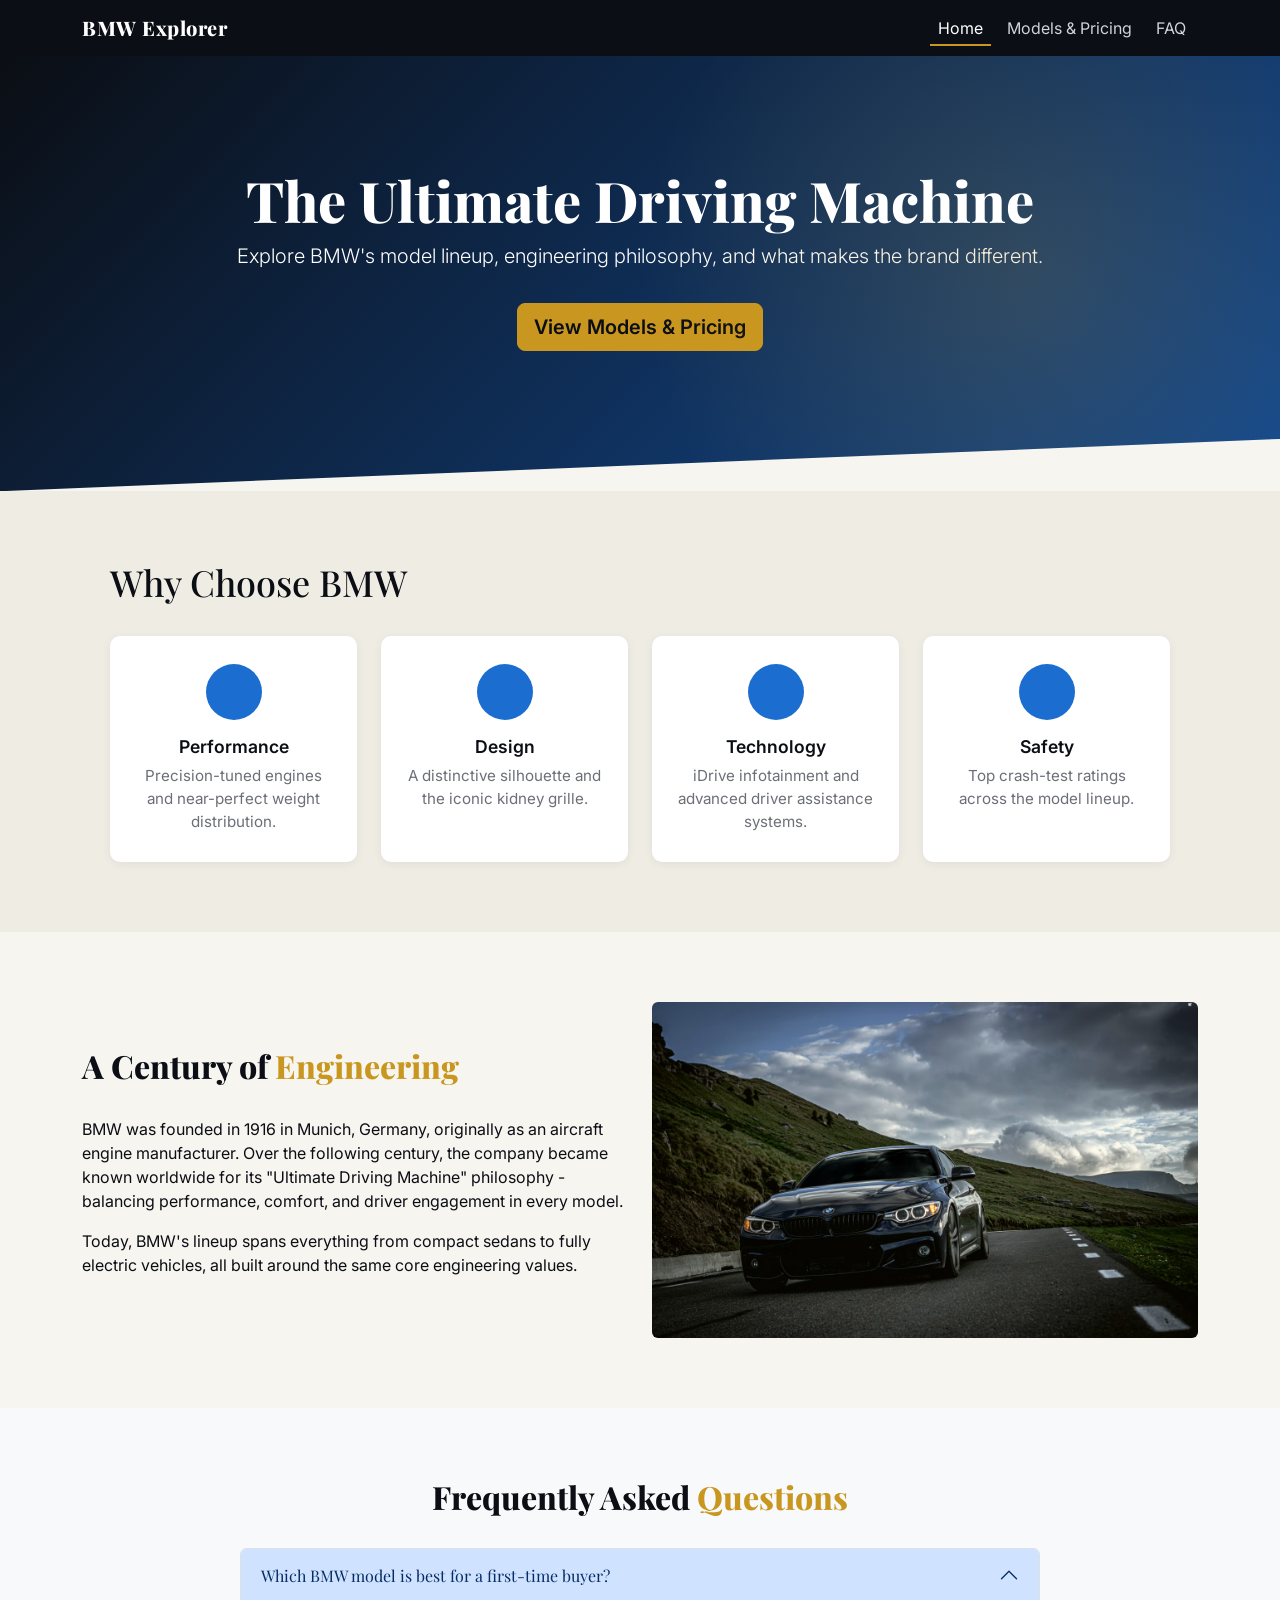
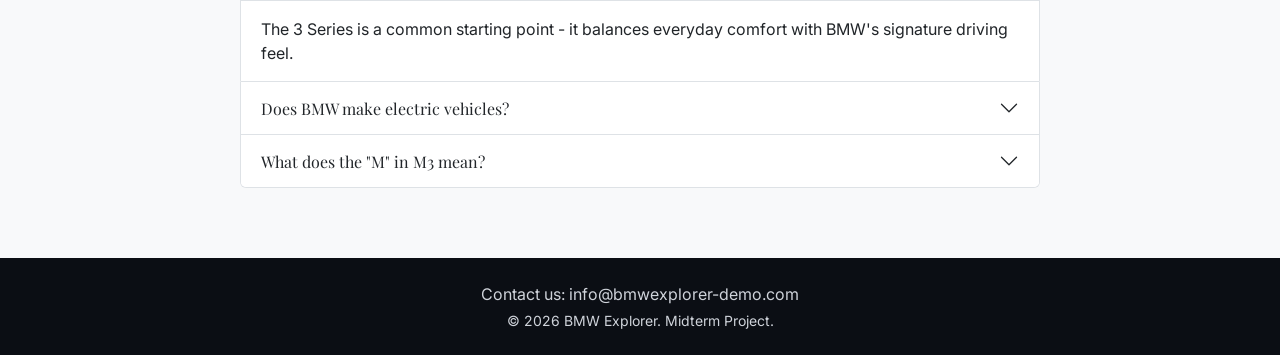
==== index.html @ 1098c3cb "Add files via upload" ====
<!DOCTYPE html>
<html lang="en">
<head>
  <meta charset="UTF-8">
  <meta name="viewport" content="width=device-width, initial-scale=1.0">
  <title>BMW Explorer</title>

  <link href="https://cdn.jsdelivr.net/npm/bootstrap@5.3.3/dist/css/bootstrap.min.css" rel="stylesheet">
  <link rel="stylesheet" href="css/style.css">
</head>
<body>

  <!-- ============ SHARED NAVBAR ============ -->
  <nav class="navbar navbar-expand-lg navbar-dark site-navbar">
    <div class="container">
      <a class="navbar-brand" href="index.html">BMW Explorer</a>
      <button class="navbar-toggler" type="button" data-bs-toggle="collapse" data-bs-target="#mainNav">
        <span class="navbar-toggler-icon"></span>
      </button>
      <div class="collapse navbar-collapse" id="mainNav">
        <ul class="navbar-nav ms-auto">
          <li class="nav-item"><a class="nav-link active" href="index.html">Home</a></li>
          <li class="nav-item"><a class="nav-link" href="models.html">Models &amp; Pricing</a></li>
          <li class="nav-item"><a class="nav-link" href="index.html#faq">FAQ</a></li>
        </ul>
      </div>
    </div>
  </nav>

  <div class="phone-only-banner d-block d-md-none">
    Tap the menu icon above to browse the site
  </div>

  <!-- ============ HERO ============ -->
  <header class="hero text-center" id="hero">
    <div class="container">
      <h1 class="display-4">The Ultimate Driving Machine</h1>
      <p class="lead">Explore BMW's model lineup, engineering philosophy, and what makes the brand different.</p>
      <a href="models.html" class="btn btn-gold btn-lg mt-3">View Models &amp; Pricing</a>
    </div>
  </header>

  <!-- ============ FEATURES (hand-coded CSS Grid + media queries) ============ -->
  <section class="features-section" id="features">
    <h2 class="features-heading">Why Choose <span class="accent">BMW</span></h2>
    <div class="features-grid">
      <div class="feature-card">
        <div class="feature-icon"></div>
        <h3>Performance</h3>
        <p>Precision-tuned engines and near-perfect weight distribution.</p>
      </div>
      <div class="feature-card">
        <div class="feature-icon"></div>
        <h3>Design</h3>
        <p>A distinctive silhouette and the iconic kidney grille.</p>
      </div>
      <div class="feature-card">
        <div class="feature-icon"></div>
        <h3>Technology</h3>
        <p>iDrive infotainment and advanced driver assistance systems.</p>
      </div>
      <div class="feature-card">
        <div class="feature-icon"></div>
        <h3>Safety</h3>
        <p>Top crash-test ratings across the model lineup.</p>
      </div>
    </div>
  </section>

  <!-- ============ ABOUT (Bootstrap 2-column) ============ -->
  <section id="about">
    <div class="container">
      <div class="row align-items-center g-4">
        <div class="col-12 col-md-6">
          <h2 class="section-title">A Century of <span class="accent">Engineering</span></h2>
          <p>
            BMW was founded in 1916 in Munich, Germany, originally as an aircraft
            engine manufacturer. Over the following century, the company became
            known worldwide for its "Ultimate Driving Machine" philosophy -
            balancing performance, comfort, and driver engagement in every model.
          </p>
          <p>
            Today, BMW's lineup spans everything from compact sedans to fully
            electric vehicles, all built around the same core engineering values.
          </p>
        </div>
        <div class="col-12 col-md-6">
          <img src="images/bmw-about.jpg" class="img-fluid rounded" alt="Abstract illustration of a road at night with BMW blue and gold light trails">
        </div>
      </div>
    </div>
  </section>

  <!-- ============ FAQ ACCORDION ============ -->
  <section class="bg-light" id="faq">
    <div class="container">
      <h2 class="section-title text-center">Frequently Asked <span class="accent">Questions</span></h2>
      <div class="accordion" id="faqAccordion" style="max-width:800px; margin:0 auto;">

        <div class="accordion-item">
          <h2 class="accordion-header">
            <button class="accordion-button" type="button" data-bs-toggle="collapse" data-bs-target="#faq1">
              Which BMW model is best for a first-time buyer?
            </button>
          </h2>
          <div id="faq1" class="accordion-collapse collapse show" data-bs-parent="#faqAccordion">
            <div class="accordion-body">
              The 3 Series is a common starting point - it balances everyday comfort with BMW's signature driving feel.
            </div>
          </div>
        </div>

        <div class="accordion-item">
          <h2 class="accordion-header">
            <button class="accordion-button collapsed" type="button" data-bs-toggle="collapse" data-bs-target="#faq2">
              Does BMW make electric vehicles?
            </button>
          </h2>
          <div id="faq2" class="accordion-collapse collapse" data-bs-parent="#faqAccordion">
            <div class="accordion-body">
              Yes - the i4 and iX are part of BMW's fully electric lineup, alongside plug-in hybrid versions of other models.
            </div>
          </div>
        </div>

        <div class="accordion-item">
          <h2 class="accordion-header">
            <button class="accordion-button collapsed" type="button" data-bs-toggle="collapse" data-bs-target="#faq3">
              What does the "M" in M3 mean?
            </button>
          </h2>
          <div id="faq3" class="accordion-collapse collapse" data-bs-parent="#faqAccordion">
            <div class="accordion-body">
              "M" stands for BMW's in-house performance division, which builds higher-performance versions of regular models.
            </div>
          </div>
        </div>

      </div>
    </div>
  </section>

  <!-- ============ FOOTER ============ -->
  <footer class="site-footer text-center py-4">
    <div class="container">
      <p class="mb-1">Contact us: info@bmwexplorer-demo.com</p>
      <p class="mb-0 small">&copy; 2026 BMW Explorer. Midterm Project.</p>
    </div>
  </footer>

  <script src="https://cdn.jsdelivr.net/npm/bootstrap@5.3.3/dist/js/bootstrap.bundle.min.js"></script>
</body>
</html>
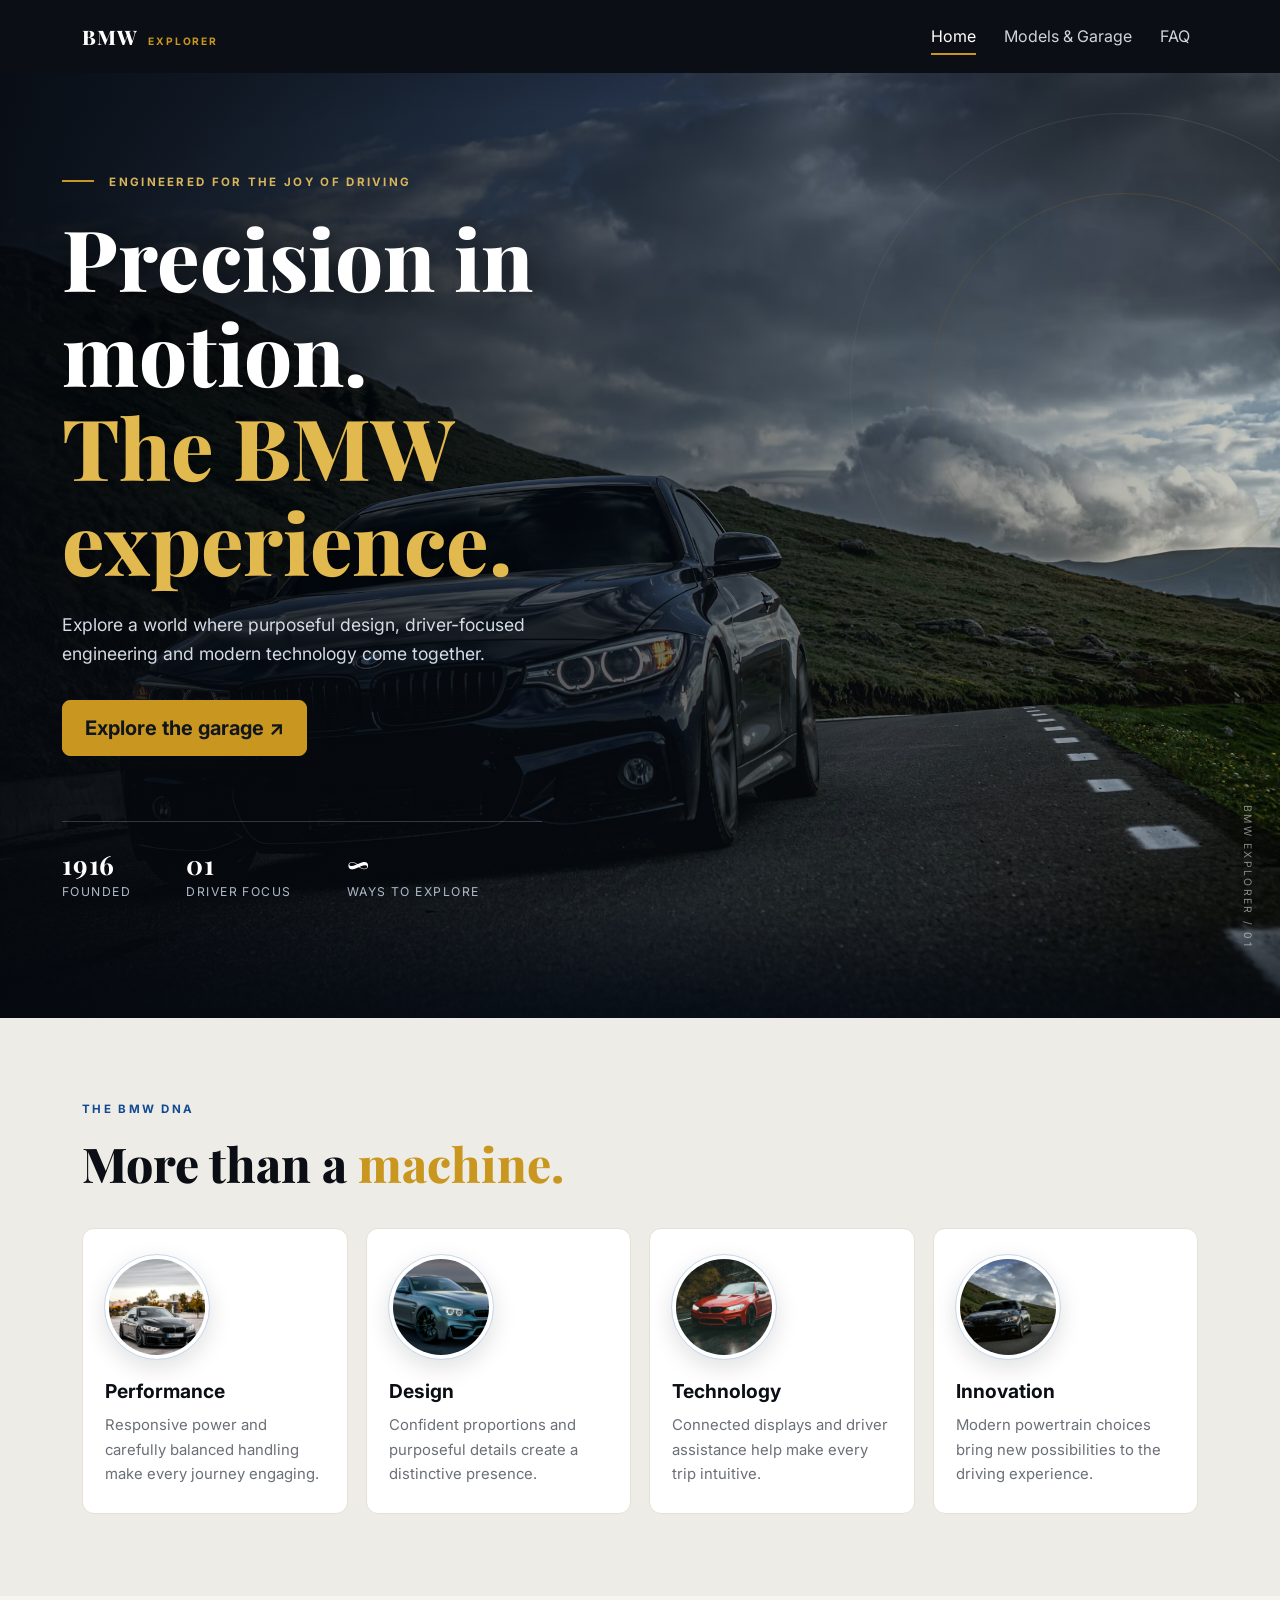
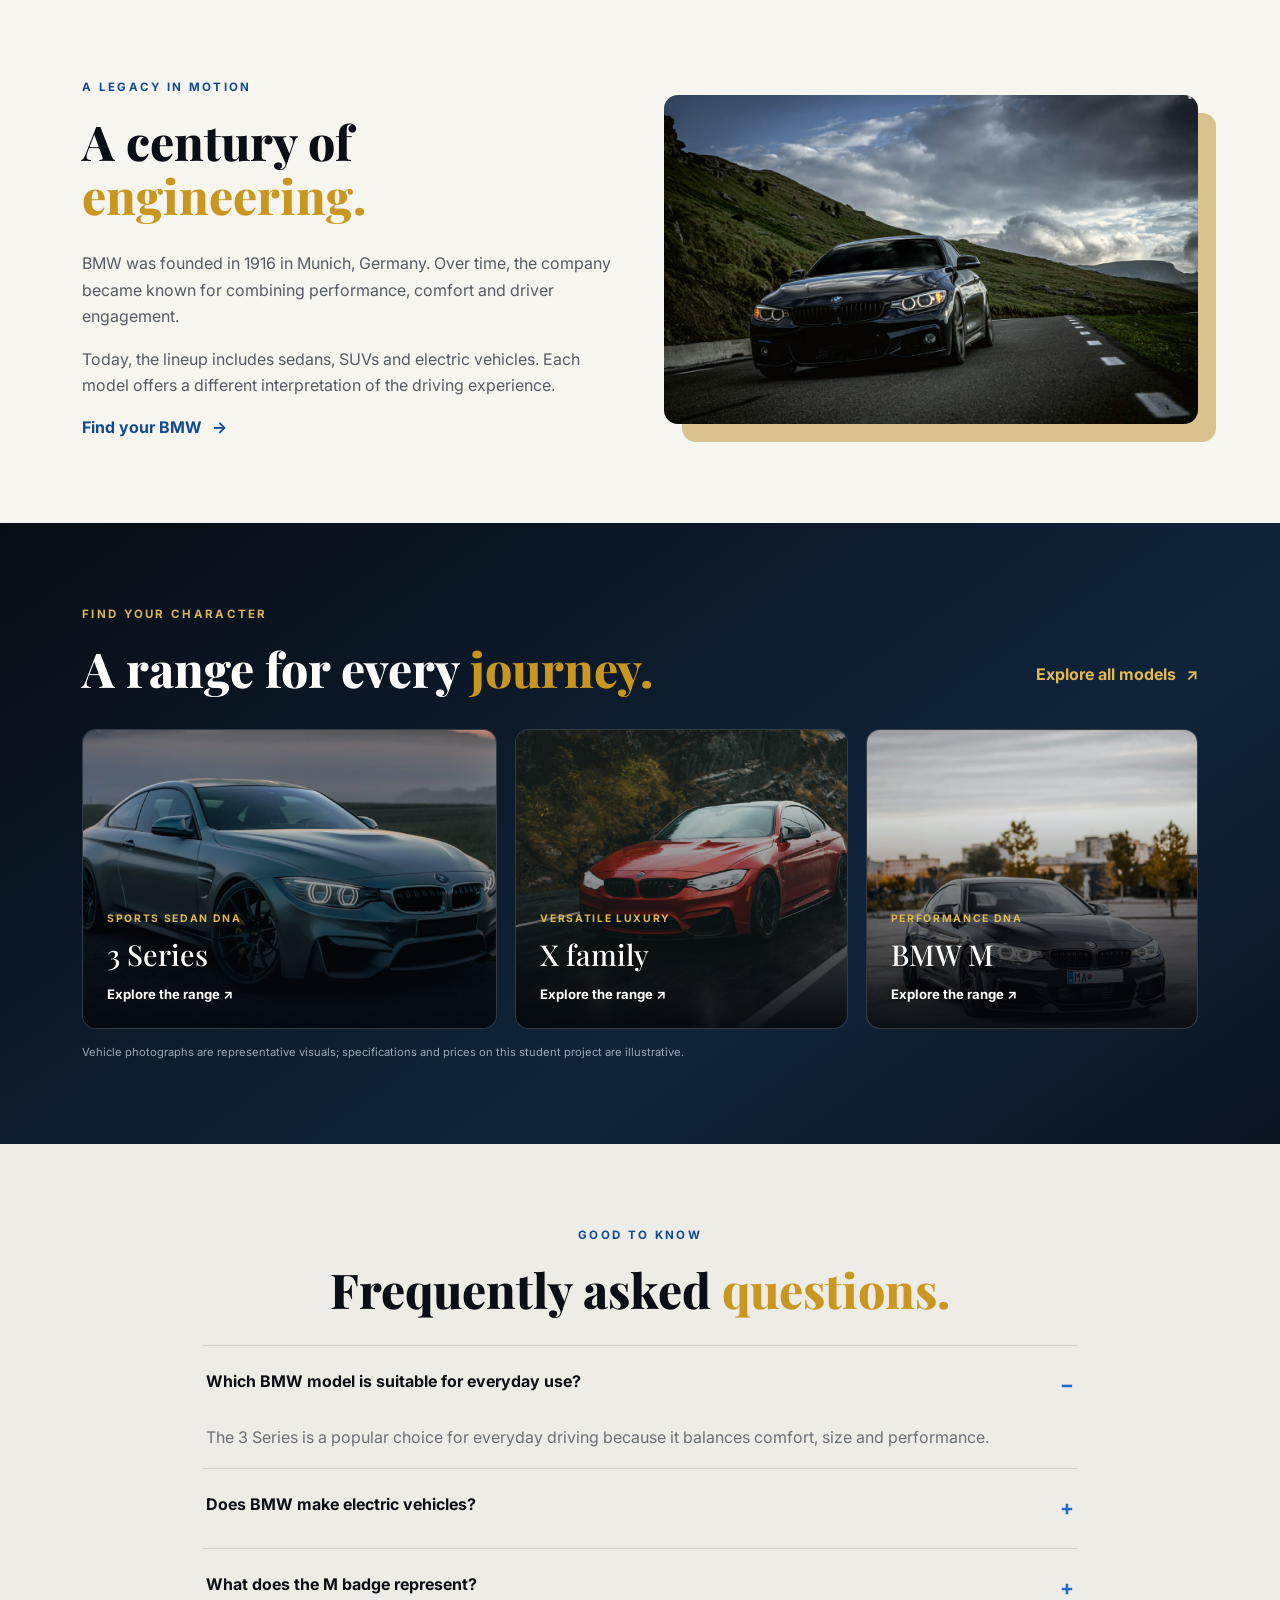
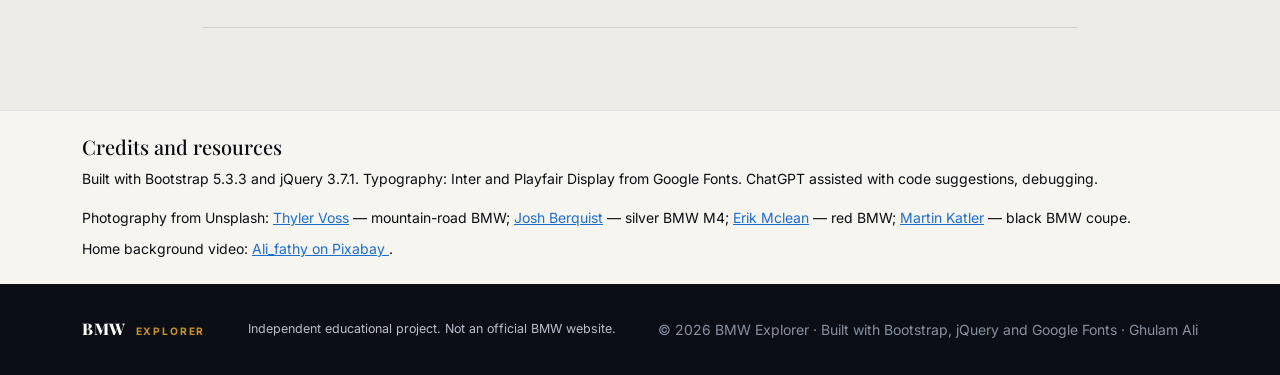
==== commit 03ba16c0: "Add files via upload Add model search, comparison, configurator, form validation and credits." ====
--- a/index.html
+++ b/index.html
@@ -3,151 +3,164 @@
 <head>
   <meta charset="UTF-8">
   <meta name="viewport" content="width=device-width, initial-scale=1.0">
-  <title>BMW Explorer</title>
-
+  <meta name="description" content="Explore BMW models, compare specifications and build your preferred configuration.">
+  <title>BMW Explorer | The Driving Experience</title>
   <link href="https://cdn.jsdelivr.net/npm/bootstrap@5.3.3/dist/css/bootstrap.min.css" rel="stylesheet">
   <link rel="stylesheet" href="css/style.css">
 </head>
 <body>
-
-  <!-- ============ SHARED NAVBAR ============ -->
   <nav class="navbar navbar-expand-lg navbar-dark site-navbar">
     <div class="container">
-      <a class="navbar-brand" href="index.html">BMW Explorer</a>
-      <button class="navbar-toggler" type="button" data-bs-toggle="collapse" data-bs-target="#mainNav">
+      <a class="navbar-brand" href="index.html">BMW <span>EXPLORER</span></a>
+      <button class="navbar-toggler" type="button" data-bs-toggle="collapse" data-bs-target="#mainNav" aria-label="Toggle navigation" aria-controls="mainNav" aria-expanded="false">
         <span class="navbar-toggler-icon"></span>
       </button>
       <div class="collapse navbar-collapse" id="mainNav">
         <ul class="navbar-nav ms-auto">
-          <li class="nav-item"><a class="nav-link active" href="index.html">Home</a></li>
-          <li class="nav-item"><a class="nav-link" href="models.html">Models &amp; Pricing</a></li>
-          <li class="nav-item"><a class="nav-link" href="index.html#faq">FAQ</a></li>
+          <li class="nav-item"><a class="nav-link active" aria-current="page" href="index.html">Home</a></li>
+          <li class="nav-item"><a class="nav-link" href="models.html">Models &amp; Garage</a></li>
+          <li class="nav-item"><a class="nav-link" href="#faq">FAQ</a></li>
         </ul>
       </div>
     </div>
   </nav>
 
-  <div class="phone-only-banner d-block d-md-none">
-    Tap the menu icon above to browse the site
-  </div>
+  <header class="hero home-hero" id="hero" aria-label="BMW Explorer introduction">
+    <video class="hero-video"
+       autoplay
+       muted
+       loop
+       playsinline
+       poster="images/bmw-about.jpg"
+       aria-hidden="true">
 
-  <!-- ============ HERO ============ -->
-  <header class="hero text-center" id="hero">
-    <div class="container">
-      <h1 class="display-4">The Ultimate Driving Machine</h1>
-      <p class="lead">Explore BMW's model lineup, engineering philosophy, and what makes the brand different.</p>
-      <a href="models.html" class="btn btn-gold btn-lg mt-3">View Models &amp; Pricing</a>
+    <source src="videos/bmw-driving.mp4" type="video/mp4">
+
+</video>
+    <div class="hero-orbit orbit-one"></div><div class="hero-orbit orbit-two"></div>
+    <div class="container hero-content">
+      <p class="eyebrow"><span class="eyebrow-line"></span> ENGINEERED FOR THE JOY OF DRIVING</p>
+      <h1>Precision in motion.<br><span>The BMW experience.</span></h1>
+      <p class="hero-copy">Explore a world where purposeful design, driver-focused engineering and modern technology come together.</p>
+      <a href="models.html" class="btn btn-gold btn-lg mt-3">Explore the garage <span aria-hidden="true">↗</span></a>
+      <div class="hero-stats">
+        <div><strong>1916</strong><span>Founded</span></div>
+        <div><strong>01</strong><span>Driver focus</span></div>
+        <div><strong>∞</strong><span>Ways to explore</span></div>
+      </div>
     </div>
+    <div class="hero-side-label">BMW EXPLORER / 01</div>
   </header>
 
-  <!-- ============ FEATURES (hand-coded CSS Grid + media queries) ============ -->
-  <section class="features-section" id="features">
-    <h2 class="features-heading">Why Choose <span class="accent">BMW</span></h2>
-    <div class="features-grid">
-      <div class="feature-card">
-        <div class="feature-icon"></div>
-        <h3>Performance</h3>
-        <p>Precision-tuned engines and near-perfect weight distribution.</p>
-      </div>
-      <div class="feature-card">
-        <div class="feature-icon"></div>
-        <h3>Design</h3>
-        <p>A distinctive silhouette and the iconic kidney grille.</p>
-      </div>
-      <div class="feature-card">
-        <div class="feature-icon"></div>
-        <h3>Technology</h3>
-        <p>iDrive infotainment and advanced driver assistance systems.</p>
-      </div>
-      <div class="feature-card">
-        <div class="feature-icon"></div>
-        <h3>Safety</h3>
-        <p>Top crash-test ratings across the model lineup.</p>
-      </div>
-    </div>
-  </section>
-
-  <!-- ============ ABOUT (Bootstrap 2-column) ============ -->
-  <section id="about">
-    <div class="container">
-      <div class="row align-items-center g-4">
-        <div class="col-12 col-md-6">
-          <h2 class="section-title">A Century of <span class="accent">Engineering</span></h2>
-          <p>
-            BMW was founded in 1916 in Munich, Germany, originally as an aircraft
-            engine manufacturer. Over the following century, the company became
-            known worldwide for its "Ultimate Driving Machine" philosophy -
-            balancing performance, comfort, and driver engagement in every model.
-          </p>
-          <p>
-            Today, BMW's lineup spans everything from compact sedans to fully
-            electric vehicles, all built around the same core engineering values.
-          </p>
-        </div>
-        <div class="col-12 col-md-6">
-          <img src="images/bmw-about.jpg" class="img-fluid rounded" alt="Abstract illustration of a road at night with BMW blue and gold light trails">
+  <main>
+    <section class="features-section" id="experience">
+      <div class="container">
+        <p class="eyebrow dark-eyebrow">THE BMW DNA</p>
+        <h2 class="section-title">More than a <span class="accent">machine.</span></h2>
+        <div class="features-grid">
+          <article class="feature-card"><img class="feature-icon feature-photo" src="images/model-m3.jpg" alt="Close view of a BMW performance car front and side"><h3>Performance</h3><p>Responsive power and carefully balanced handling make every journey engaging.</p></article>
+          <article class="feature-card"><img class="feature-icon feature-photo" src="images/model-3series.jpg" alt="BMW sedan exterior detail showing its front design"><h3>Design</h3><p>Confident proportions and purposeful details create a distinctive presence.</p></article>
+          <article class="feature-card"><img class="feature-icon feature-photo" src="images/model-x5.jpg" alt="Close view of a BMW front grille and headlights"><h3>Technology</h3><p>Connected displays and driver assistance help make every trip intuitive.</p></article>
+          <article class="feature-card"><img class="feature-icon feature-photo" src="images/bmw-about.jpg" alt="BMW driving on a mountain road"><h3>Innovation</h3><p>Modern powertrain choices bring new possibilities to the driving experience.</p></article>
         </div>
       </div>
-    </div>
-  </section>
+    </section>
 
-  <!-- ============ FAQ ACCORDION ============ -->
-  <section class="bg-light" id="faq">
-    <div class="container">
-      <h2 class="section-title text-center">Frequently Asked <span class="accent">Questions</span></h2>
-      <div class="accordion" id="faqAccordion" style="max-width:800px; margin:0 auto;">
+    <section class="about-section" id="about">
+      <div class="container">
+        <div class="row align-items-center g-5">
+          <div class="col-12 col-md-6">
+            <p class="eyebrow dark-eyebrow">A LEGACY IN MOTION</p>
+            <h2 class="section-title">A century of <span class="accent">engineering.</span></h2>
+            <p>BMW was founded in 1916 in Munich, Germany. Over time, the company became known for combining performance, comfort and driver engagement.</p>
+            <p>Today, the lineup includes sedans, SUVs and electric vehicles. Each model offers a different interpretation of the driving experience.</p>
+            <a class="text-link" href="models.html">Find your BMW <span aria-hidden="true">→</span></a>
+          </div>
+          <div class="col-12 col-md-6"><img src="images/bmw-about.jpg" class="img-fluid about-image" alt="BMW cars on a mountain road beneath a dramatic sky"></div>
+        </div>
+      </div>
+    </section>
 
-        <div class="accordion-item">
-          <h2 class="accordion-header">
-            <button class="accordion-button" type="button" data-bs-toggle="collapse" data-bs-target="#faq1">
-              Which BMW model is best for a first-time buyer?
-            </button>
-          </h2>
-          <div id="faq1" class="accordion-collapse collapse show" data-bs-parent="#faqAccordion">
-            <div class="accordion-body">
-              The 3 Series is a common starting point - it balances everyday comfort with BMW's signature driving feel.
-            </div>
-          </div>
+    <section class="featured-section" id="featured">
+      <div class="container">
+        <div class="section-heading-row">
+          <div><p class="eyebrow">FIND YOUR CHARACTER</p><h2 class="section-title text-white">A range for every <span class="gold-text">journey.</span></h2></div>
+          <a class="text-link featured-link" href="models.html">Explore all models <span aria-hidden="true">↗</span></a>
         </div>
+        <div class="featured-grid">
+          <article class="featured-model featured-model-large">
+            <img src="images/model-3series.jpg" alt="BMW coupe photographed on an open road">
+            <div><span>SPORTS SEDAN DNA</span><h3>3 Series</h3><a href="models.html#models">Explore the range ↗</a></div>
+          </article>
+          <article class="featured-model">
+            <img src="images/model-x5.jpg" alt="Front view of a blue BMW vehicle">
+            <div><span>VERSATILE LUXURY</span><h3>X family</h3><a href="models.html#models">Explore the range ↗</a></div>
+          </article>
+          <article class="featured-model">
+            <img src="images/model-m3.jpg" alt="Blue BMW performance vehicle in an urban setting">
+            <div><span>PERFORMANCE DNA</span><h3>BMW M</h3><a href="models.html#models">Explore the range ↗</a></div>
+          </article>
+        </div>
+        <p class="image-note">Vehicle photographs are representative visuals; specifications and prices on this student project are illustrative.</p>
+      </div>
+    </section>
 
-        <div class="accordion-item">
-          <h2 class="accordion-header">
-            <button class="accordion-button collapsed" type="button" data-bs-toggle="collapse" data-bs-target="#faq2">
-              Does BMW make electric vehicles?
-            </button>
-          </h2>
-          <div id="faq2" class="accordion-collapse collapse" data-bs-parent="#faqAccordion">
-            <div class="accordion-body">
-              Yes - the i4 and iX are part of BMW's fully electric lineup, alongside plug-in hybrid versions of other models.
-            </div>
-          </div>
+    <section class="faq-section" id="faq">
+      <div class="container narrow-container">
+        <p class="eyebrow dark-eyebrow text-center">GOOD TO KNOW</p>
+        <h2 class="section-title text-center">Frequently asked <span class="accent">questions.</span></h2>
+        <div class="faq-list">
+          <article class="faq-item">
+            <button class="faq-question" type="button" aria-expanded="true">Which BMW model is suitable for everyday use?<span aria-hidden="true">−</span></button>
+            <div class="faq-answer"><p>The 3 Series is a popular choice for everyday driving because it balances comfort, size and performance.</p></div>
+          </article>
+          <article class="faq-item">
+            <button class="faq-question" type="button" aria-expanded="false">Does BMW make electric vehicles?<span aria-hidden="true">+</span></button>
+            <div class="faq-answer" hidden><p>Yes. BMW offers fully electric models, including vehicles in its i range.</p></div>
+          </article>
+          <article class="faq-item">
+            <button class="faq-question" type="button" aria-expanded="false">What does the M badge represent?<span aria-hidden="true">+</span></button>
+            <div class="faq-answer" hidden><p>The M badge represents BMW's performance division and its high-performance vehicles.</p></div>
+          </article>
         </div>
+      </div>
+    </section>
+  </main>
+<section id="credits" class="py-4 border-top">
+  <div class="container">
+    <h2 class="h5">Credits and resources</h2>
 
-        <div class="accordion-item">
-          <h2 class="accordion-header">
-            <button class="accordion-button collapsed" type="button" data-bs-toggle="collapse" data-bs-target="#faq3">
-              What does the "M" in M3 mean?
-            </button>
-          </h2>
-          <div id="faq3" class="accordion-collapse collapse" data-bs-parent="#faqAccordion">
-            <div class="accordion-body">
-              "M" stands for BMW's in-house performance division, which builds higher-performance versions of regular models.
-            </div>
-          </div>
-        </div>
+    <p class="small">
+      Built with Bootstrap 5.3.3 and jQuery 3.7.1.
+      Typography: Inter and Playfair Display from Google Fonts.
+      ChatGPT assisted with code suggestions, debugging.
+    </p>
 
-      </div>
-    </div>
-  </section>
+    <p class="small mb-2">
+      Photography from Unsplash:
+      <a href="https://unsplash.com/@thylervoss">Thyler Voss</a>
+      — mountain-road BMW;
+      <a href="https://unsplash.com/photos/_4sWbzH5fp8">Josh Berquist</a>
+      — silver BMW M4;
+      <a href="https://unsplash.com/photos/ApT14-r3OH0">Erik Mclean</a>
+      — red BMW;
+      <a href="https://unsplash.com/photos/AvuK9LPk2eg">Martin Katler</a>
+      — black BMW coupe.
+    </p>
 
-  <!-- ============ FOOTER ============ -->
-  <footer class="site-footer text-center py-4">
-    <div class="container">
-      <p class="mb-1">Contact us: info@bmwexplorer-demo.com</p>
-      <p class="mb-0 small">&copy; 2026 BMW Explorer. Midterm Project.</p>
-    </div>
+    <p class="small mb-0">
+      Home background video:
+      <a href="https://pixabay.com/videos/car-vehicle-road-bmw-speed-167659/">
+        Ali_fathy on Pixabay
+      </a>.
+    </p>
+  </div>
+</section>
+  <footer class="site-footer">
+    <div class="container footer-inner"><a class="navbar-brand" href="index.html">BMW <span>EXPLORER</span></a><p>Independent educational project. Not an official BMW website.</p><small>© 2026 BMW Explorer · Built with Bootstrap, jQuery and Google Fonts · Ghulam Ali</small></div>
   </footer>
-
+  <script src="https://code.jquery.com/jquery-3.7.1.min.js"></script>
   <script src="https://cdn.jsdelivr.net/npm/bootstrap@5.3.3/dist/js/bootstrap.bundle.min.js"></script>
+  <script src="js/main.js"></script>
 </body>
-</html>
+</html>
--- a/css/style.css
+++ b/css/style.css
@@ -0,0 +1,325 @@
+@import url('https://fonts.googleapis.com/css2?family=Playfair+Display:wght@700;800&family=Inter:wght@400;500;600;700&display=swap');
+
+:root {
+  --ink: #0b0e14;
+  --ink-soft: #151c28;
+  --paper: #f7f5f0;
+  --blue: #1c6dd0;
+  --blue-dark: #124a92;
+  --gold: #c9971f;
+  --muted: #6b6f76;
+  --line: rgba(11,14,20,.13);
+  --display: "Playfair Display", Georgia, serif;
+  --body: "Inter", "Segoe UI", Arial, sans-serif;
+}
+* { box-sizing: border-box; }
+html { scroll-behavior: smooth; }
+body { margin: 0; color: var(--ink); background: var(--paper); font-family: var(--body); line-height: 1.65; }
+h1,h2,h3 { font-family: var(--display); line-height: 1.12; }
+a { color: var(--blue); }
+:focus-visible { outline: 3px solid #e3ad32 !important; outline-offset: 3px; }
+.site-navbar { background: var(--ink); padding: 15px 0; }
+.navbar-brand { color: white !important; font-family: var(--display); font-weight: 800; letter-spacing: .04em; }
+.navbar-brand span { color: var(--gold); font: 700 .64rem var(--body); letter-spacing: .18em; margin-left: 5px; }
+.site-navbar .nav-link { color: #cfd3da !important; margin-left: 12px; position: relative; }
+.site-navbar .nav-link::after { content:""; position:absolute; left:8px; right:100%; bottom:3px; height:2px; background:var(--gold); transition:right .2s; }
+.site-navbar .nav-link:hover::after,.site-navbar .nav-link.active::after { right:8px; }
+.site-navbar .nav-link.active { color:white !important; }
+.hero { position:relative; overflow:hidden; color:white; background:linear-gradient(120deg,#080c13 0%,#102b4d 58%,#124a92 100%); }
+.home-hero { min-height:650px; padding:100px 0 85px; clip-path:polygon(0 0,100% 0,100% 91%,0 100%); }
+.hero-content { position:relative; z-index:2; }
+.eyebrow { color:#d8b45b; font-size:.72rem; font-weight:700; letter-spacing:.2em; margin-bottom:18px; }
+.dark-eyebrow { color:var(--blue-dark); }
+.hero h1 { font-size:clamp(3.1rem,7vw,6rem); font-weight:800; max-width:850px; margin:0 0 22px; }
+.hero h1 span,.page-hero h1 span { color:#e0b64d; }
+.hero-copy { color:#d5dbe4; max-width:540px; font-size:1.1rem; }
+.btn-gold { background:var(--gold); border:1px solid var(--gold); color:#11151c; font-weight:700; padding:12px 22px; transition:transform .2s,background .2s,box-shadow .2s; }
+.btn-gold:hover { color:#fff; background:#ad8017; border-color:#ad8017; transform:translateY(-2px); box-shadow:0 8px 20px #0003; }
+.hero-stats { display:flex; gap:55px; margin-top:65px; }
+.hero-stats div { display:flex; flex-direction:column; }
+.hero-stats strong { font:700 1.65rem var(--display); color:white; }
+.hero-stats span { color:#aeb8c7; font-size:.76rem; text-transform:uppercase; letter-spacing:.12em; }
+.hero-orbit { position:absolute; border:1px solid #ffffff20; border-radius:50%; pointer-events:none; }
+.orbit-one { width:550px;height:550px;right:-120px;top:40px; }
+.orbit-two { width:390px;height:390px;right:-40px;top:120px;border-color:#c9971f44; }
+.hero-side-label { position:absolute; right:24px; bottom:70px; writing-mode:vertical-rl; color:#ffffff80; letter-spacing:.22em; font-size:.65rem; }
+section { padding:82px 0; }
+.section-title { font-weight:800; font-size:clamp(2rem,4vw,3rem); margin-bottom:28px; }
+.accent,.gold-text { color:var(--gold); }
+.features-section { background:#eeece6; }
+.features-grid { display:grid; grid-template-columns:repeat(4,1fr); gap:18px; margin-top:38px; }
+.feature-card { background:white; border:1px solid #e5e1d8; border-radius:12px; padding:28px 24px; min-height:220px; transition:transform .22s,box-shadow .22s; }
+.feature-card h3 { font:700 1.2rem var(--body); margin:20px 0 10px; }
+.feature-card p { color:var(--muted); font-size:.93rem; margin:0; }
+.feature-icon { width:88px;height:88px;display:block;border-radius:50%;background:#e9f1fc;color:var(--blue-dark);font-weight:700;font-size:.78rem; }
+.feature-photo { object-fit:cover; object-position:center; border:5px solid #e9f1fc; box-shadow:0 5px 14px #0b0e1418; }
+.feature-card:nth-child(1) .feature-photo { object-position:42% 50%; }
+.feature-card:nth-child(2) .feature-photo { object-position:68% 55%; }
+.feature-card:nth-child(3) .feature-photo { object-position:50% 48%; }
+.feature-card:nth-child(4) .feature-photo { object-position:28% 55%; }
+.feature-card.is-hovered,.model-card.is-hovered { transform:translateY(-5px); box-shadow:0 15px 30px #124a9220; }
+.about-section { background:var(--paper); }
+.about-section p:not(.eyebrow) { color:#555b64; max-width:560px; }
+.about-image { width:100%; max-height:410px; object-fit:cover; border-radius:14px; box-shadow:18px 18px 0 #d9c28d; }
+.text-link { display:inline-flex; gap:10px; align-items:center; font-weight:700; text-decoration:none; color:var(--blue-dark); }
+.text-link:hover { color:var(--gold); }
+.faq-section { background:#eeece6; }
+.narrow-container { max-width:900px; }
+.faq-list { border-top:1px solid var(--line); }
+.faq-item { border-bottom:1px solid var(--line); }
+.faq-question { width:100%; border:0; background:transparent; padding:22px 4px; display:flex; justify-content:space-between; gap:20px; text-align:left; font-weight:700; color:var(--ink); }
+.faq-question span { color:var(--blue); font-size:1.3rem; }
+.faq-answer { padding:0 35px 18px 4px; color:var(--muted); }
+.faq-answer p { margin:0; }
+.page-hero { padding:80px 0 90px; color:white; background:linear-gradient(120deg,#090d14,#124a92); }
+.page-hero h1 { font-size:clamp(2.8rem,6vw,4.8rem); font-weight:800; margin-bottom:18px; }
+.page-hero p:last-child { max-width:600px; color:#d5dbe4; }
+.models-section { padding-top:75px; }
+.section-heading-row { display:flex; justify-content:space-between; align-items:end; gap:20px; }
+.collection-count { color:var(--blue-dark); font-size:.72rem; font-weight:700; letter-spacing:.14em; padding:8px 12px; border:1px solid #c9d8ea; border-radius:30px; white-space:nowrap; margin-bottom:30px; }
+.filter-panel { display:grid; grid-template-columns:2fr 1fr 1fr; gap:16px; padding:20px; background:white; border:1px solid var(--line); border-radius:12px; box-shadow:0 8px 22px #0b0e1408; }
+.filter-panel label,.config-controls label { display:block; font-size:.78rem; font-weight:700; margin-bottom:7px; }
+.form-control,.form-select { min-height:46px; border-color:#d7d9dd; border-radius:7px; font-family:var(--body); }
+.form-control:focus,.form-select:focus { border-color:var(--blue); box-shadow:0 0 0 .2rem #1c6dd022; }
+.result-summary { margin:18px 0 5px; color:var(--muted); font-size:.85rem; }
+.model-card { height:100%; overflow:hidden; background:white; border:1px solid #e5e1d8; border-radius:12px; transition:transform .22s,box-shadow .22s; }
+.model-card img { width:100%; height:195px; object-fit:cover; background:#dfe4e9; }
+.model-card-body { padding:22px; }
+.model-card-top,.model-card-bottom { display:flex; justify-content:space-between; align-items:center; gap:12px; }
+.model-category { color:var(--blue-dark); background:#eaf1fa; border-radius:30px; padding:5px 10px; font-size:.68rem; font-weight:700; }
+.model-power { color:var(--muted); font-size:.76rem; }
+.model-card h3 { font-size:1.45rem; margin:17px 0 8px; }
+.model-card p { color:var(--muted); font-size:.9rem; min-height:48px; }
+.model-card-bottom { border-top:1px solid var(--line); padding-top:15px; }
+.model-card-bottom strong { font-size:1.05rem; }
+.model-card-bottom .text-link { border:0; background:none; font-size:.82rem; }
+.empty-state { text-align:center; padding:55px 20px; border:1px dashed #c7cbd2; border-radius:12px; margin-top:25px; }
+.empty-state>span { font-size:2rem; color:var(--blue); }
+.empty-state h3 { margin:10px 0; }
+.empty-state p { color:var(--muted); }
+.garage-section { color:white; background:var(--ink); }
+.garage-section .section-title { max-width:430px; }
+.garage-intro { color:#b8c0cc; max-width:410px; }
+.garage-preview { margin-top:35px; padding:25px; border:1px solid #ffffff24; border-radius:14px; background:linear-gradient(145deg,#1a2636,#0d131d); }
+.preview-topline { display:flex; justify-content:space-between; color:#b8c0cc; font-size:.65rem; letter-spacing:.13em; font-weight:700; }
+.live-dot { color:#8dd7a0; }
+.live-dot::before { content:""; display:inline-block; width:7px;height:7px;background:#64c77b;border-radius:50%;margin-right:7px; }
+.preview-mark { color:#e2b94f; font:800 3.4rem var(--display); margin-top:32px; }
+.preview-car-name { font:700 1.6rem var(--display); }
+.preview-spec,.preview-color-line { color:#b8c0cc; font-size:.85rem; }
+.preview-color-line { display:flex; align-items:center; gap:9px; margin-top:18px; }
+.color-swatch { width:17px;height:17px;border-radius:50%;background:#f4f4f1;border:1px solid #ffffff77; }
+.preview-total-label { color:#9ba7b7; font-size:.65rem; letter-spacing:.13em; margin-top:30px; }
+.preview-total { font:700 2.3rem var(--display); color:#e2b94f; }
+.disclaimer { color:#8d99a9; font-size:.68rem; margin:9px 0 0; }
+.config-controls { background:white; color:var(--ink); border-radius:14px; padding:30px; }
+.control-step { display:flex; gap:20px; align-items:flex-start; padding:20px 0; border-bottom:1px solid var(--line); }
+.control-step>span { color:var(--gold); font:700 1.1rem var(--display); padding-top:7px; }
+.config-note { background:#f2f4f7; border-left:3px solid var(--gold); margin-top:22px; padding:15px 18px; font-size:.85rem; }
+.config-note p { color:var(--muted); margin:5px 0 0; }
+.pricing-section { background:#eeece6; }
+.price-table { background:white; border-radius:10px; overflow:hidden; box-shadow:0 5px 18px #0b0e140a; min-width:680px; }
+.price-table thead { background:var(--ink); color:white; }
+.price-table th,.price-table td { padding:15px; }
+.price-table tbody tr:nth-child(even) { background:#f4f2ec; }
+.price-table caption { caption-side:top; color:var(--muted); padding:0 0 14px; font-size:.83rem; }
+.contact-section { background:var(--paper); }
+.contact-section .section-title { max-width:350px; }
+.contact-section .col-lg-4>p:not(.eyebrow) { color:var(--muted); }
+.inquiry-form { background:white; border:1px solid var(--line); border-radius:14px; padding:30px; box-shadow:0 10px 28px #0b0e140b; }
+.inquiry-form .form-label { font-size:.8rem; font-weight:700; }
+.field-error { display:block; min-height:18px; margin-top:4px; color:#b42318; font-size:.73rem; }
+.form-control.is-invalid,.form-select.is-invalid { border-color:#b42318; background-image:none; }
+.form-control.is-valid,.form-select.is-valid { border-color:#198754; background-image:none; }
+.form-hint { display:inline-block; color:var(--muted); font-size:.72rem; margin:0 0 0 12px; }
+.success-message { display:none; background:#eaf7ef; color:#175c32; border:1px solid #b6e2c5; border-radius:8px; padding:15px 18px; margin-top:20px; }
+.success-message p { margin:5px 0 0; font-size:.85rem; }
+.site-footer { background:var(--ink); color:#b8c0cc; padding:32px 0; }
+.footer-inner { display:flex; align-items:center; justify-content:space-between; gap:18px; flex-wrap:wrap; }
+.footer-inner p { margin:0; font-size:.78rem; }
+.footer-inner small { color:#8792a1; }
+@media (max-width: 991px) {
+  .features-grid { grid-template-columns:repeat(2,1fr); }
+}
+@media (max-width: 767px) {
+  .home-hero { min-height:590px; padding:85px 0 95px; }
+  .hero-stats { gap:25px; margin-top:48px; }
+  .hero-stats strong { font-size:1.35rem; }
+  .hero-side-label { display:none; }
+  .features-grid { grid-template-columns:repeat(2,1fr); }
+  section { padding:62px 0; }
+  .filter-panel { grid-template-columns:1fr; }
+  .section-heading-row { align-items:start; flex-direction:column; gap:0; }
+  .collection-count { margin:0 0 18px; }
+  .config-controls,.inquiry-form { padding:22px; }
+}
+@media (max-width: 420px) {
+  .features-grid { grid-template-columns:1fr; }
+  .hero-stats { gap:17px; }
+  .hero-stats span { font-size:.65rem; }
+  .footer-inner { flex-direction:column; align-items:flex-start; }
+}
+
+/* Validation and keyboard states */
+.field-error:empty { min-height:18px; }
+button:focus-visible, a:focus-visible, input:focus-visible, select:focus-visible { outline:3px solid #e3ad32; outline-offset:3px; }
+@media (prefers-reduced-motion: reduce) { *, *::before, *::after { scroll-behavior:auto !important; animation-duration:.01ms !important; animation-iteration-count:1 !important; transition-duration:.01ms !important; } }
+
+/* Endterm visual upgrade: cinematic BMW-inspired editorial styling */
+.home-hero {
+  min-height: 690px;
+  display: flex;
+  align-items: center;
+  padding: 100px 0 115px;
+  background-image: linear-gradient(90deg, rgba(5,9,15,.96) 0%, rgba(5,12,22,.83) 42%, rgba(5,12,22,.12) 100%), url('../images/bmw-about.jpg');
+  background-size: cover;
+  background-position: center 54%;
+  clip-path: none;
+}
+.home-hero::after { content:""; position:absolute; inset:auto 0 0; height:110px; background:linear-gradient(transparent,rgba(7,12,20,.8)); pointer-events:none; }
+.home-hero .hero-content { max-width: 1180px; }
+.home-hero h1 { max-width: 760px; font-size:clamp(3rem,6.6vw,5.8rem); text-shadow:0 4px 30px #0008; }
+.home-hero h1 span { color:#e2b94f; }
+.eyebrow-line { display:inline-block; width:32px; height:2px; vertical-align:middle; background:var(--gold); margin:0 10px 3px 0; }
+.hero-stats { padding-top:24px; border-top:1px solid #ffffff30; max-width:480px; }
+.hero-stats strong { letter-spacing:.03em; }
+.hero-side-label { z-index:2; }
+.feature-card { padding:26px 22px; }
+.feature-photo { width:104px; height:104px; border:4px solid #fff; outline:1px solid #c8d8ed; box-shadow:0 8px 24px #0b0e1422; }
+.feature-card:nth-child(1) .feature-photo { object-position:47% 50%; }
+.feature-card:nth-child(2) .feature-photo { object-position:50% 50%; }
+.feature-card:nth-child(3) .feature-photo { object-position:50% 45%; }
+.feature-card:nth-child(4) .feature-photo { object-position:40% 52%; }
+.featured-section { background:linear-gradient(145deg,#080d15,#10243a 65%,#0b1421); color:#fff; }
+.featured-section .section-title { margin-bottom:0; }
+.featured-link { color:#e2b94f; margin-bottom:8px; }
+.featured-grid { display:grid; grid-template-columns:1.25fr 1fr 1fr; gap:18px; margin-top:34px; }
+.featured-model { min-height:300px; position:relative; overflow:hidden; border-radius:14px; border:1px solid #ffffff24; background:#111b29; isolation:isolate; }
+.featured-model img { position:absolute; inset:0; width:100%; height:100%; object-fit:cover; transition:transform .55s ease; z-index:-2; }
+.featured-model::after { content:""; position:absolute; inset:0; background:linear-gradient(0deg,rgba(4,8,14,.95),rgba(4,8,14,.05) 80%); z-index:-1; }
+.featured-model:hover img { transform:scale(1.06); }
+.featured-model>div { position:absolute; left:24px; right:24px; bottom:22px; }
+.featured-model span { color:#e2b94f; font-size:.65rem; font-weight:700; letter-spacing:.16em; }
+.featured-model h3 { color:#fff; font-size:1.8rem; margin:8px 0 10px; }
+.featured-model a { color:#fff; font-size:.82rem; font-weight:700; text-decoration:none; }
+.featured-model a:hover { color:#e2b94f; }
+.image-note { color:#9ba8b8; font-size:.7rem; margin:14px 0 0; }
+.page-hero { position:relative; overflow:hidden; background-image:linear-gradient(90deg,rgba(7,11,18,.96),rgba(10,35,62,.78)),url('../images/bmw-about.jpg'); background-position:center 47%; background-size:cover; }
+.page-hero::after { content:""; position:absolute; right:-100px; top:-180px; width:520px; height:520px; border:1px solid #ffffff22; border-radius:50%; box-shadow:0 0 0 45px #ffffff08,0 0 0 90px #ffffff05; }
+.page-hero .container { position:relative; z-index:1; }
+.compare-section { background:#f2f0ea; }
+.compare-heading { align-items:center; }
+.compare-heading .section-title { margin-bottom:8px; }
+.compare-intro { color:var(--muted); margin:0; }
+.compare-counter { background:#e4edf8; color:var(--blue-dark); border-radius:30px; padding:9px 14px; font-size:.75rem; font-weight:700; white-space:nowrap; }
+.compare-picker { display:grid; grid-template-columns:repeat(4,minmax(0,1fr)); gap:12px; margin-top:28px; }
+.compare-option { display:flex; align-items:center; gap:10px; padding:14px; border:1px solid #d9dce1; border-radius:10px; background:#fff; font-size:.86rem; font-weight:700; cursor:pointer; transition:border .2s,background .2s,transform .2s; }
+.compare-option:hover { border-color:var(--blue); transform:translateY(-2px); }
+.compare-option:has(input:checked) { border-color:var(--blue); background:#eaf2fc; }
+.compare-option input { width:17px; height:17px; accent-color:var(--blue); }
+.compare-actions { display:flex; gap:10px; flex-wrap:wrap; margin-top:18px; }
+.btn-dark-blue { background:#123d70; color:#fff; border:1px solid #123d70; font-weight:700; padding:11px 18px; }
+.btn-dark-blue:hover:not(:disabled) { background:#0b2b50; color:#fff; }
+.btn-dark-blue:disabled { opacity:.45; cursor:not-allowed; }
+.comparison-result { margin-top:25px; overflow-x:auto; border:1px solid #d9dce1; border-radius:12px; background:#fff; box-shadow:0 10px 28px #0b0e140c; }
+.comparison-result table { min-width:620px; margin:0; }
+.comparison-result thead { background:#0b1421; color:#fff; }
+.comparison-result th,.comparison-result td { padding:14px 16px; }
+.comparison-result tbody tr:nth-child(even) { background:#f4f6f8; }
+.garage-preview { position:relative; overflow:hidden; background:radial-gradient(ellipse at 80% 25%,#1c4771 0,transparent 48%),linear-gradient(145deg,#1a2636,#0d131d); }
+.garage-car-image { display:block; width:100%; height:190px; object-fit:cover; object-position:center; border-radius:9px; margin:18px 0 10px; mix-blend-mode:screen; }
+.preview-mark { display:none; }
+.control-step { align-items:center; }
+.step-photo { flex:0 0 58px; width:58px; height:58px; overflow:hidden; border-radius:50%; border:3px solid #eaf1fa; box-shadow:0 3px 12px #0b0e141c; }
+.step-photo img { width:100%; height:100%; object-fit:cover; }
+.pricing-note-panel { padding:30px; background:#fff; border:1px solid var(--line); border-radius:14px; box-shadow:0 8px 24px #0b0e1408; }
+.pricing-note-panel p:not(.eyebrow) { color:var(--muted); max-width:850px; }
+.pricing-note-panel .section-title { margin-bottom:14px; }
+.model-card img { transition:transform .45s ease; }
+.model-card:hover img { transform:scale(1.035); }
+.model-card { transition:transform .22s,box-shadow .22s,border-color .22s; }
+.model-card.is-hovered { border-color:#b8cce5; }
+@media (max-width: 991px) {
+  .featured-grid { grid-template-columns:repeat(2,minmax(0,1fr)); }
+  .featured-model-large { grid-column:1/-1; min-height:330px; }
+  .compare-picker { grid-template-columns:repeat(2,minmax(0,1fr)); }
+}
+@media (max-width: 767px) {
+  .home-hero { min-height:630px; padding:82px 0 90px; background-position:58% center; }
+  .home-hero h1 { font-size:clamp(2.8rem,12vw,4.3rem); }
+  .hero-copy { max-width:420px; }
+  .featured-grid { grid-template-columns:1fr; }
+  .featured-model,.featured-model-large { grid-column:auto; min-height:260px; }
+  .compare-heading { align-items:flex-start; }
+  .compare-counter { margin:10px 0 0; }
+  .garage-car-image { height:150px; }
+  .step-photo { flex-basis:48px; width:48px; height:48px; }
+}
+@media (max-width: 420px) {
+  .compare-picker { grid-template-columns:1fr; }
+  .compare-actions .btn { width:100%; }
+  .home-hero { background-position:62% center; }
+  .hero-stats { gap:15px; }
+  .hero-stats strong { font-size:1.2rem; }
+}
+.comparison-disclaimer { color:var(--muted); font-size:.75rem; padding:0 16px 14px; margin:0; }
+/* BMW Home Hero Background Video */
+
+.home-hero {
+    position: relative;
+    overflow: hidden;
+    background-image: none;
+}
+
+.home-hero .hero-video {
+    position: absolute;
+    top: 0;
+    left: 0;
+
+    width: 100%;
+    height: 100%;
+
+    object-fit: cover;
+    z-index: 0;
+}
+
+/* Dark overlay keeps text readable */
+
+.home-hero::before {
+    content: "";
+    position: absolute;
+    inset: 0;
+
+    background: linear-gradient(
+        90deg,
+        rgba(5, 9, 15, 0.92),
+        rgba(5, 12, 22, 0.62),
+        rgba(5, 12, 22, 0.18)
+    );
+
+    z-index: 1;
+    pointer-events: none;
+}
+
+.home-hero .hero-content {
+    position: relative;
+    z-index: 2;
+}
+
+.home-hero .hero-side-label {
+    z-index: 2;
+}
+
+/* Respect visitors who prefer reduced motion */
+
+@media (prefers-reduced-motion: reduce) {
+    .home-hero .hero-video {
+        display: none;
+    }
+
+    .home-hero {
+        background-image: url("../images/bmw-about.jpg");
+        background-size: cover;
+        background-position: center;
+    }
+}
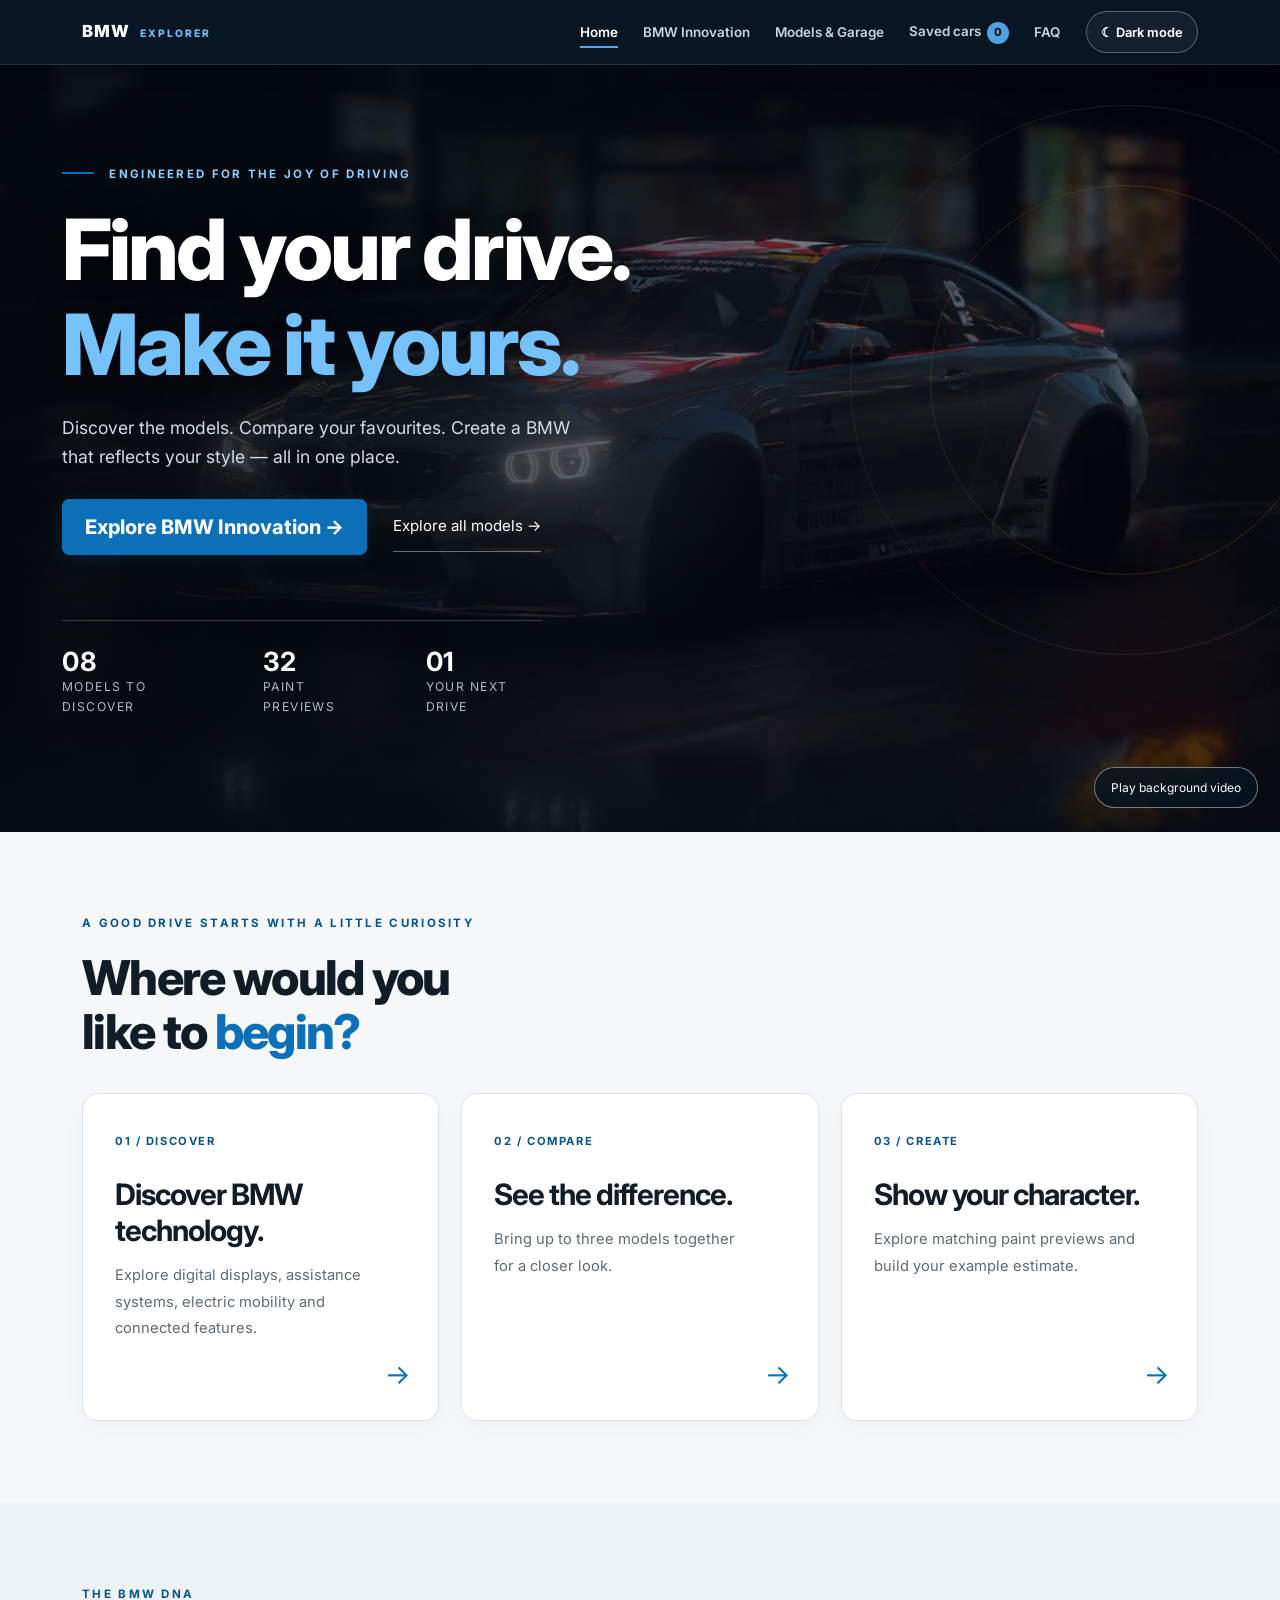
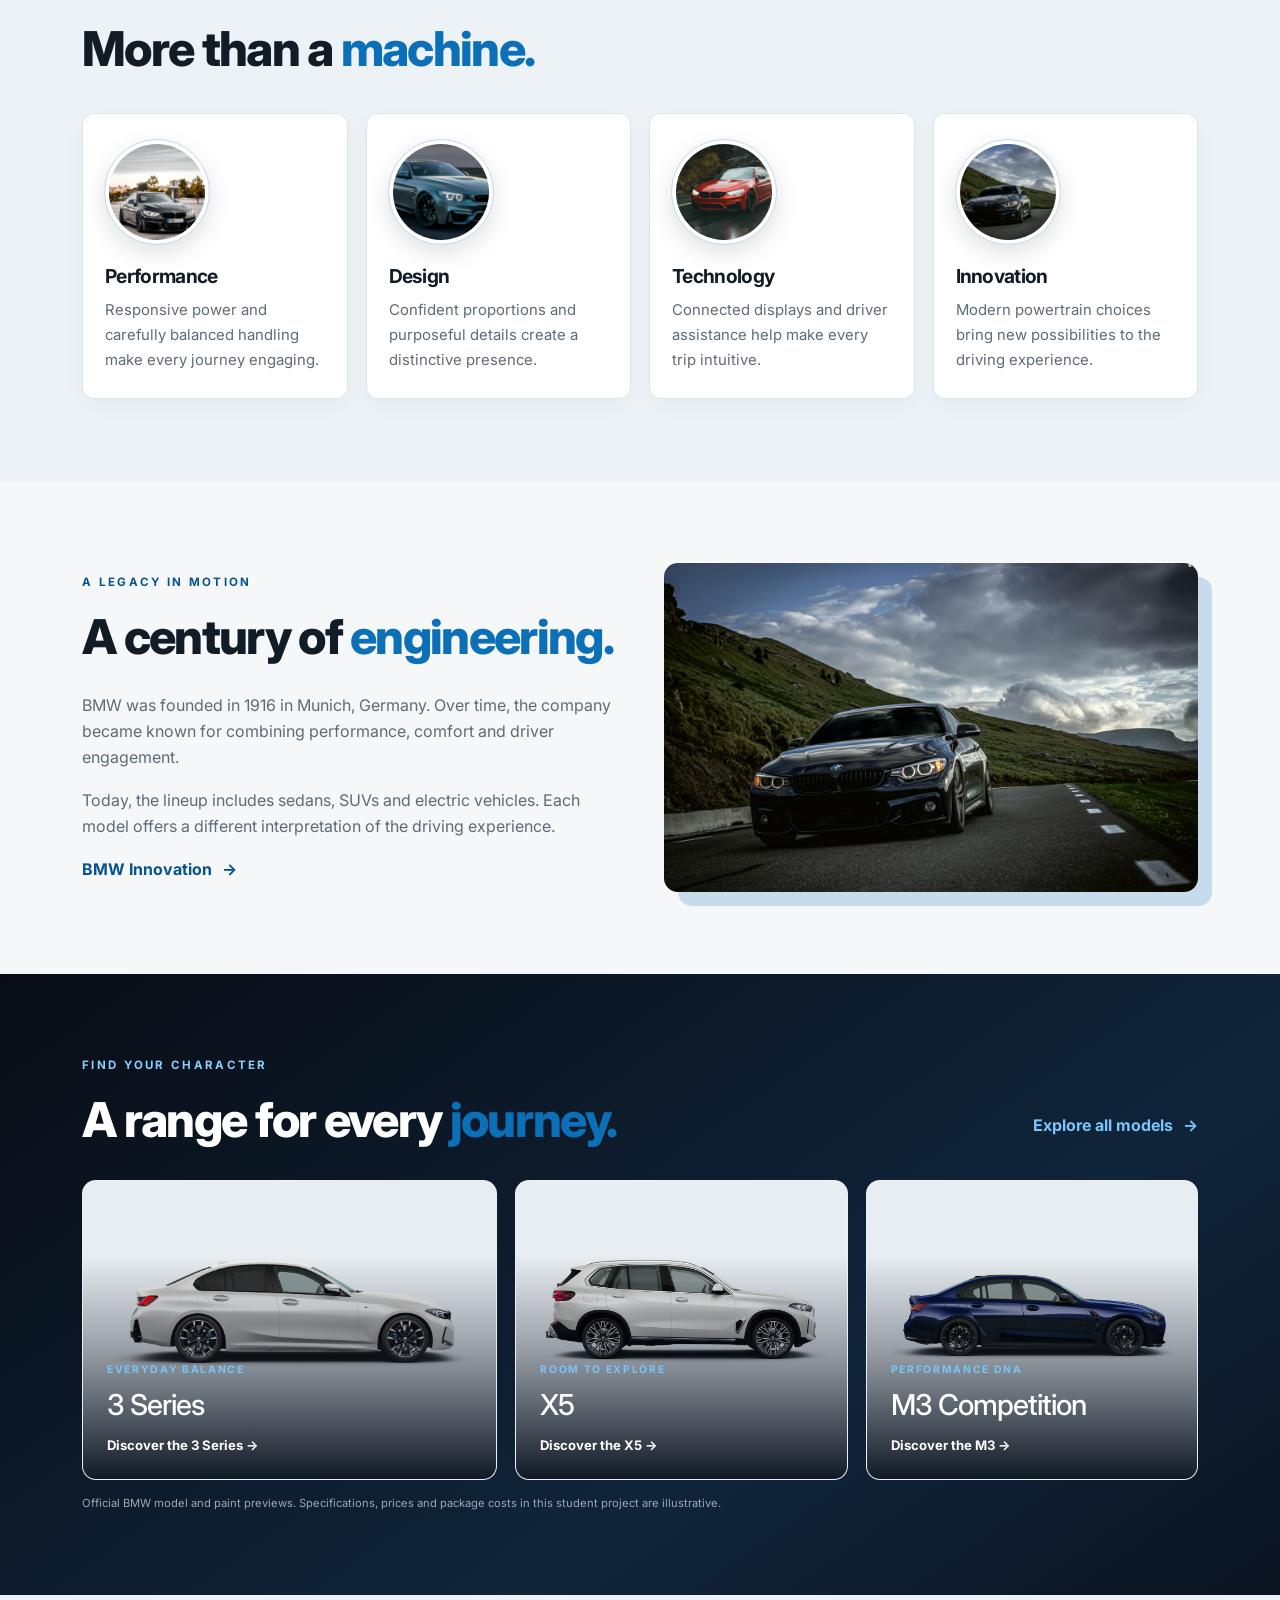
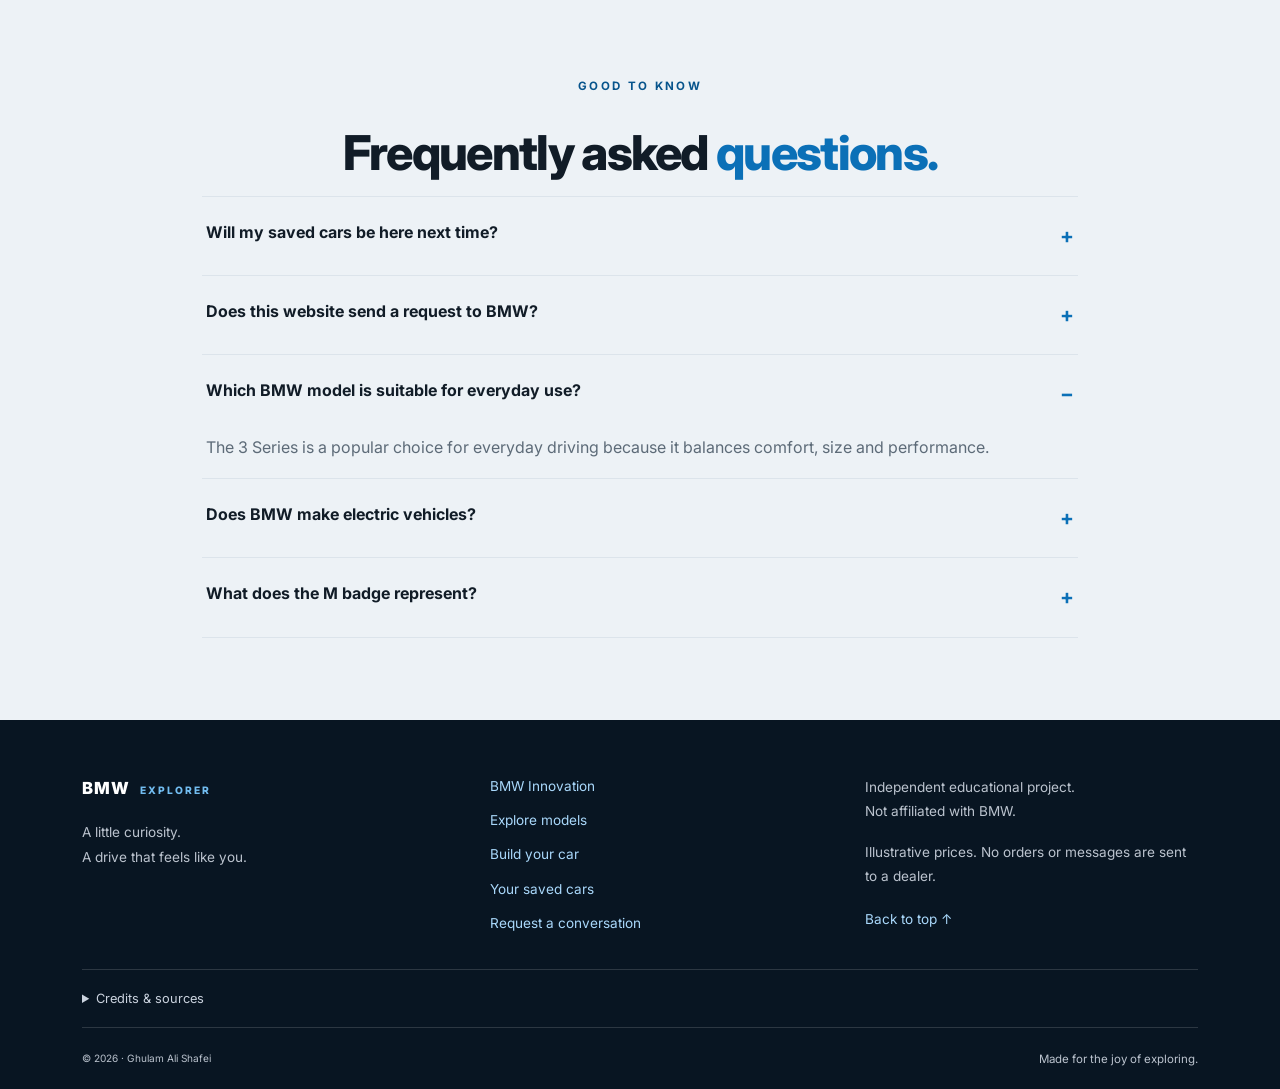
==== commit c5458d55: "Add files via upload" ====
--- a/index.html
+++ b/index.html
@@ -1,166 +1,502 @@
-<!DOCTYPE html>
+<!doctype html>
 <html lang="en">
-<head>
-  <meta charset="UTF-8">
-  <meta name="viewport" content="width=device-width, initial-scale=1.0">
-  <meta name="description" content="Explore BMW models, compare specifications and build your preferred configuration.">
-  <title>BMW Explorer | The Driving Experience</title>
-  <link href="https://cdn.jsdelivr.net/npm/bootstrap@5.3.3/dist/css/bootstrap.min.css" rel="stylesheet">
-  <link rel="stylesheet" href="css/style.css">
-</head>
-<body>
-  <nav class="navbar navbar-expand-lg navbar-dark site-navbar">
-    <div class="container">
-      <a class="navbar-brand" href="index.html">BMW <span>EXPLORER</span></a>
-      <button class="navbar-toggler" type="button" data-bs-toggle="collapse" data-bs-target="#mainNav" aria-label="Toggle navigation" aria-controls="mainNav" aria-expanded="false">
-        <span class="navbar-toggler-icon"></span>
+  <head>
+    <meta charset="UTF-8" >
+    <meta name="viewport" content="width=device-width, initial-scale=1.0" >
+    <meta
+      name="description"
+      content="Explore BMW models, compare specifications and build your preferred configuration."
+    >
+    <title>BMW Explorer | The Driving Experience</title>
+    <script src="js/theme-init.js"></script>
+    <link href="css/bootstrap.min.css" rel="stylesheet" >
+    <link rel="stylesheet" href="css/style.css" >
+    <link rel="stylesheet" href="css/final.css" >
+      <link rel="stylesheet" href="css/bmw-polish.css?v=20261112" >
+  </head>
+  <body id="pageTop">
+    <a class="skip-link" href="#main">Skip to content</a>
+    <nav
+      class="navbar navbar-expand-lg navbar-dark site-navbar"
+      aria-label="Main navigation"
+    >
+      <div class="container">
+        <a class="navbar-brand" href="index.html">BMW <span>EXPLORER</span></a>
+        <button
+          class="navbar-toggler"
+          type="button"
+          data-bs-toggle="collapse"
+          data-bs-target="#mainNav"
+          aria-label="Toggle navigation"
+          aria-controls="mainNav"
+          aria-expanded="false"
+        >
+          <span class="navbar-toggler-icon"></span>
+        </button>
+        <div class="collapse navbar-collapse" id="mainNav">
+          <ul class="navbar-nav ms-auto align-items-lg-center">
+            <li class="nav-item">
+              <a class="nav-link" data-nav="home" href="index.html">Home</a>
+            </li>
+            <li class="nav-item">
+              <a class="nav-link" data-nav="innovation" href="innovation.html"
+                >BMW Innovation</a
+              >
+            </li>
+            <li class="nav-item">
+              <a class="nav-link" data-nav="models" href="models.html"
+                >Models &amp; Garage</a
+              >
+            </li>
+            <li class="nav-item">
+              <a class="nav-link" data-nav="saved" href="saved.html"
+                >Saved cars <span class="saved-count">0</span></a
+              >
+            </li>
+            <li class="nav-item">
+              <a class="nav-link" data-nav="faq" href="index.html#faq">FAQ</a>
+            </li>
+            <li class="nav-item">
+              <button
+                id="themeToggle"
+                type="button"
+                class="theme-toggle"
+                aria-pressed="false"
+              >
+                Dark mode
+              </button>
+            </li>
+          </ul>
+        </div>
+      </div>
+    </nav>
+
+    <header
+      class="hero home-hero"
+      id="hero"
+      aria-label="BMW Explorer introduction"
+    >
+      <video
+        class="hero-video"
+        preload="none"
+        muted
+        loop
+        playsinline
+        poster="images/video-poster.jpg"
+        aria-hidden="true"
+      >
+        <source src="videos/bmw-driving.mp4" type="video/mp4" ></video
+      ><button
+        class="video-toggle"
+        id="videoToggle"
+        type="button"
+        aria-pressed="false"
+      >
+        Play background video
       </button>
-      <div class="collapse navbar-collapse" id="mainNav">
-        <ul class="navbar-nav ms-auto">
-          <li class="nav-item"><a class="nav-link active" aria-current="page" href="index.html">Home</a></li>
-          <li class="nav-item"><a class="nav-link" href="models.html">Models &amp; Garage</a></li>
-          <li class="nav-item"><a class="nav-link" href="#faq">FAQ</a></li>
-        </ul>
+      <div class="hero-orbit orbit-one"></div>
+      <div class="hero-orbit orbit-two"></div>
+      <div class="container hero-content">
+        <p class="eyebrow">
+          <span class="eyebrow-line"></span> ENGINEERED FOR THE JOY OF DRIVING
+        </p>
+        <h1>Find your drive.<br ><span>Make it yours.</span></h1>
+        <p class="hero-copy">
+          Discover the models. Compare your favourites. Create a BMW that
+          reflects your style — all in one place.
+        </p>
+        <div class="hero-actions">
+          <a href="innovation.html" class="btn btn-gold btn-lg"
+            >Explore BMW Innovation <span aria-hidden="true">→</span></a
+          ><a href="models.html" class="hero-secondary">Explore all models →</a>
+        </div>
+        <div class="hero-stats">
+          <div><strong>08</strong><span>Models to discover</span></div>
+          <div><strong>32</strong><span>Paint previews</span></div>
+          <div><strong>01</strong><span>Your next drive</span></div>
+        </div>
       </div>
-    </div>
-  </nav>
+      <div class="hero-side-label">BMW EXPLORER / 01</div>
+    </header>
 
-  <header class="hero home-hero" id="hero" aria-label="BMW Explorer introduction">
-    <video class="hero-video"
-       autoplay
-       muted
-       loop
-       playsinline
-       poster="images/bmw-about.jpg"
-       aria-hidden="true">
+    <main id="main">
+      <section class="start-section">
+        <div class="container">
+          <div class="start-heading">
+            <p class="eyebrow dark-eyebrow">
+              A GOOD DRIVE STARTS WITH A LITTLE CURIOSITY
+            </p>
+            <h2 class="section-title">
+              Where would you<br >like to <span class="accent">begin?</span>
+            </h2>
+          </div>
+          <div class="journey-grid">
+            <a class="journey-card journey-link" href="innovation.html"
+              ><span class="journey-number">01 / DISCOVER</span>
+              <h3>Discover BMW technology.</h3>
+              <p>
+                Explore digital displays, assistance systems, electric mobility and connected features.
+              </p>
+              <span class="journey-arrow" aria-hidden="true">→</span></a
+            ><a class="journey-card journey-link" href="models.html#compare"
+              ><span class="journey-number">02 / COMPARE</span>
+              <h3>See the difference.</h3>
+              <p>Bring up to three models together for a closer look.</p>
+              <span class="journey-arrow" aria-hidden="true">→</span></a
+            ><a class="journey-card journey-link" href="models.html#garage"
+              ><span class="journey-number">03 / CREATE</span>
+              <h3>Show your character.</h3>
+              <p>
+                Explore matching paint previews and build your example estimate.
+              </p>
+              <span class="journey-arrow" aria-hidden="true">→</span></a
+            >
+          </div>
+        </div>
+      </section>
+      <section class="features-section" id="experience">
+        <div class="container">
+          <p class="eyebrow dark-eyebrow">THE BMW DNA</p>
+          <h2 class="section-title">
+            More than a <span class="accent">machine.</span>
+          </h2>
+          <div class="features-grid">
+            <article class="feature-card">
+              <img
+                class="feature-icon feature-photo"
+                src="images/model-m3.jpg"
+                alt="Close view of a BMW performance car front and side"
+              >
+              <h3>Performance</h3>
+              <p>
+                Responsive power and carefully balanced handling make every
+                journey engaging.
+              </p>
+            </article>
+            <article class="feature-card">
+              <img
+                class="feature-icon feature-photo"
+                src="images/model-3series.jpg"
+                alt="Silver BMW coupe exterior detail"
+              >
+              <h3>Design</h3>
+              <p>
+                Confident proportions and purposeful details create a
+                distinctive presence.
+              </p>
+            </article>
+            <article class="feature-card">
+              <img
+                class="feature-icon feature-photo"
+                src="images/model-x5.jpg"
+                alt="Close view of a BMW front grille and headlights"
+              >
+              <h3>Technology</h3>
+              <p>
+                Connected displays and driver assistance help make every trip
+                intuitive.
+              </p>
+            </article>
+            <article class="feature-card">
+              <img
+                class="feature-icon feature-photo"
+                src="images/bmw-about.jpg"
+                alt="BMW driving on a mountain road"
+              >
+              <h3>Innovation</h3>
+              <p>
+                Modern powertrain choices bring new possibilities to the driving
+                experience.
+              </p>
+            </article>
+          </div>
+        </div>
+      </section>
 
-    <source src="videos/bmw-driving.mp4" type="video/mp4">
+      <section class="about-section" id="about">
+        <div class="container">
+          <div class="row align-items-center g-5">
+            <div class="col-12 col-md-6">
+              <p class="eyebrow dark-eyebrow">A LEGACY IN MOTION</p>
+              <h2 class="section-title">
+                A century of <span class="accent">engineering.</span>
+              </h2>
+              <p>
+                BMW was founded in 1916 in Munich, Germany. Over time, the
+                company became known for combining performance, comfort and
+                driver engagement.
+              </p>
+              <p>
+                Today, the lineup includes sedans, SUVs and electric vehicles.
+                Each model offers a different interpretation of the driving
+                experience.
+              </p>
+              <a class="text-link" href="innovation.html"
+                >BMW Innovation <span aria-hidden="true">→</span></a
+              >
+            </div>
+            <div class="col-12 col-md-6">
+              <img
+                src="images/bmw-about.jpg"
+                class="img-fluid about-image"
+                alt="BMW on a mountain road beneath a dramatic sky"
+              >
+            </div>
+          </div>
+        </div>
+      </section>
 
-</video>
-    <div class="hero-orbit orbit-one"></div><div class="hero-orbit orbit-two"></div>
-    <div class="container hero-content">
-      <p class="eyebrow"><span class="eyebrow-line"></span> ENGINEERED FOR THE JOY OF DRIVING</p>
-      <h1>Precision in motion.<br><span>The BMW experience.</span></h1>
-      <p class="hero-copy">Explore a world where purposeful design, driver-focused engineering and modern technology come together.</p>
-      <a href="models.html" class="btn btn-gold btn-lg mt-3">Explore the garage <span aria-hidden="true">↗</span></a>
-      <div class="hero-stats">
-        <div><strong>1916</strong><span>Founded</span></div>
-        <div><strong>01</strong><span>Driver focus</span></div>
-        <div><strong>∞</strong><span>Ways to explore</span></div>
+      <section class="featured-section" id="featured">
+        <div class="container">
+          <div class="section-heading-row">
+            <div>
+              <p class="eyebrow">FIND YOUR CHARACTER</p>
+              <h2 class="section-title text-white">
+                A range for every <span class="gold-text">journey.</span>
+              </h2>
+            </div>
+            <a class="text-link featured-link" href="models.html"
+              >Explore all models <span aria-hidden="true">→</span></a
+            >
+          </div>
+          <div class="featured-grid">
+            <article class="featured-model featured-model-large">
+              <img src="images/cars/3-series-0.webp" alt="BMW 3 Series" >
+              <div>
+                <span>EVERYDAY BALANCE</span>
+                <h3>3 Series</h3>
+                <a href="model.html?id=3-series">Discover the 3 Series →</a>
+              </div>
+            </article>
+            <article class="featured-model">
+              <img src="images/cars/x5-0.webp" alt="BMW X5 SUV" >
+              <div>
+                <span>ROOM TO EXPLORE</span>
+                <h3>X5</h3>
+                <a href="model.html?id=x5">Discover the X5 →</a>
+              </div>
+            </article>
+            <article class="featured-model">
+              <img src="images/cars/m3-0.webp" alt="BMW M3 Sedan" >
+              <div>
+                <span>PERFORMANCE DNA</span>
+                <h3>M3 Competition</h3>
+                <a href="model.html?id=m3">Discover the M3 →</a>
+              </div>
+            </article>
+          </div>
+          <p class="image-note">
+            Official BMW model and paint previews. Specifications, prices and
+            package costs in this student project are illustrative.
+          </p>
+        </div>
+      </section>
+
+      <section class="faq-section" id="faq">
+        <div class="container narrow-container">
+          <p class="eyebrow dark-eyebrow text-center">GOOD TO KNOW</p>
+          <h2 class="section-title text-center">
+            Frequently asked <span class="accent">questions.</span>
+          </h2>
+          <div class="faq-list">
+            <div class="faq-item">
+              <button class="faq-question" type="button" aria-expanded="false">
+                Will my saved cars be here next time?<span aria-hidden="true"
+                  >+</span
+                >
+              </button>
+              <div class="faq-answer" hidden>
+                <p>
+                  Yes, in the same browser and on the same website. Saved cars
+                  use localStorage. Clearing browser data or using another
+                  device will not keep that collection.
+                </p>
+              </div>
+            </div>
+            <div class="faq-item">
+              <button class="faq-question" type="button" aria-expanded="false">
+                Does this website send a request to BMW?<span aria-hidden="true"
+                  >+</span
+                >
+              </button>
+              <div class="faq-answer" hidden>
+                <p>
+                  No. This is an educational front-end project. The form checks
+                  your details locally and shows a confirmation, but sends
+                  nothing to a dealer. Prices and performance figures are
+                  illustrative examples.
+                </p>
+              </div>
+            </div>
+            <div class="faq-item">
+              <button class="faq-question" type="button" aria-expanded="true">
+                Which BMW model is suitable for everyday use?<span
+                  aria-hidden="true"
+                  >−</span
+                >
+              </button>
+              <div class="faq-answer">
+                <p>
+                  The 3 Series is a popular choice for everyday driving because
+                  it balances comfort, size and performance.
+                </p>
+              </div>
+            </div>
+            <div class="faq-item">
+              <button class="faq-question" type="button" aria-expanded="false">
+                Does BMW make electric vehicles?<span aria-hidden="true"
+                  >+</span
+                >
+              </button>
+              <div class="faq-answer" hidden>
+                <p>
+                  Yes. BMW offers fully electric models, including vehicles in
+                  its i range.
+                </p>
+              </div>
+            </div>
+            <div class="faq-item">
+              <button class="faq-question" type="button" aria-expanded="false">
+                What does the M badge represent?<span aria-hidden="true"
+                  >+</span
+                >
+              </button>
+              <div class="faq-answer" hidden>
+                <p>
+                  The M badge represents BMW's performance division and its
+                  high-performance vehicles.
+                </p>
+              </div>
+            </div>
+          </div>
+        </div>
+      </section>
+    </main>
+
+    <footer class="site-footer">
+      <div class="container">
+        <div class="footer-top">
+          <div>
+            <a class="navbar-brand" href="index.html"
+              >BMW <span>EXPLORER</span></a
+            >
+            <p>A little curiosity.<br >A drive that feels like you.</p>
+          </div>
+          <div class="footer-links">
+            <a href="innovation.html">BMW Innovation</a
+            ><a href="models.html">Explore models</a
+            ><a href="models.html#garage">Build your car</a
+            ><a href="saved.html">Your saved cars</a
+            ><a href="models.html#contact">Request a conversation</a>
+          </div>
+          <div class="footer-note">
+            <p>
+              Independent educational project.<br >Not affiliated with BMW.
+            </p>
+            <p>
+              Illustrative prices. No orders or messages are sent to a dealer.
+            </p>
+            <a href="#pageTop">Back to top ↑</a>
+          </div>
+        </div>
+        <details class="footer-credits" id="credits">
+          <summary>Credits &amp; sources</summary>
+          <div class="credits-content">
+            <h2 class="visually-hidden">Sources and acknowledgements</h2>
+            <h3>Code and typography</h3>
+            <ul>
+              <li>
+                <a href="https://getbootstrap.com/docs/5.3/">Bootstrap 5.3.3</a
+                >: responsive grid, navigation and form components.
+              </li>
+              <li>
+                <a href="https://jquery.com/">jQuery 3.7.1</a>: FAQ slide
+                effects, catalogue fades and smooth scrolling.
+              </li>
+              <li>
+                <a href="https://fonts.google.com/">Google Fonts</a>: Inter and
+                Playfair Display.
+              </li>
+              <li>
+                ChatGPT (OpenAI): requirements review, code suggestions and
+                implementation assistance, debugging, testing and documentation
+                support.
+              </li>
+            </ul>
+            <h3>BMW model and colour previews</h3>
+            <p>
+              Model and paint images © BMW AG, sourced from the official BMW
+              Middle East model pages linked below. Local WebP copies are used
+              for educational demonstration. Paint availability and vehicle
+              equipment vary by market and model year. These images are not
+              claimed as original work.
+            </p>
+            <ul class="footer-model-sources"></ul>
+            <h3>Editorial photographs and video</h3>
+            <ul>
+              <li>
+                <a href="https://unsplash.com/@thylervoss"
+                  >Thyler Voss / Unsplash</a
+                >: mountain-road BMW photograph. This is the photographer
+                profile; the exact original photo URL remains unconfirmed.
+              </li>
+              <li>
+                <a href="https://unsplash.com/photos/_4sWbzH5fp8"
+                  >Josh Berquist / Unsplash</a
+                >: silver BMW M4.
+              </li>
+              <li>
+                <a href="https://unsplash.com/photos/ApT14-r3OH0"
+                  >Erik Mclean / Unsplash</a
+                >: red BMW.
+              </li>
+              <li>
+                <a href="https://unsplash.com/photos/AvuK9LPk2eg"
+                  >Martin Katler / Unsplash</a
+                >: black BMW coupe.
+              </li>
+              <li>
+                <a
+                  href="https://pixabay.com/videos/car-vehicle-road-bmw-speed-167659/"
+                  >Ali_fathy / Pixabay</a
+                >: home-page driving video.
+              </li>
+            </ul>
+            <h3>About the numbers and your data</h3>
+            <p>
+              Prices, performance figures and package costs are simplified
+              educational examples carried forward from the Endterm. Consult the
+              linked official model pages for current specifications. No order
+              or enquiry is transmitted. Theme, saved car IDs and an unfinished
+              form draft are stored locally in your browser.
+            </p>
+            <p>
+              <a href="https://github.com/G-Shafei2004/Midterm-Project"
+                >Project repository</a
+              >
+              ·
+              <a href="https://g-shafei2004.github.io/Midterm-Project/"
+                >GitHub Pages</a
+              >
+            </p>
+          </div>
+        </details>
+        <div class="footer-bottom">
+          <small>© 2026 · Ghulam Ali Shafei</small
+          ><span>Made for the joy of exploring.</span>
+        </div>
       </div>
-    </div>
-    <div class="hero-side-label">BMW EXPLORER / 01</div>
-  </header>
-
-  <main>
-    <section class="features-section" id="experience">
-      <div class="container">
-        <p class="eyebrow dark-eyebrow">THE BMW DNA</p>
-        <h2 class="section-title">More than a <span class="accent">machine.</span></h2>
-        <div class="features-grid">
-          <article class="feature-card"><img class="feature-icon feature-photo" src="images/model-m3.jpg" alt="Close view of a BMW performance car front and side"><h3>Performance</h3><p>Responsive power and carefully balanced handling make every journey engaging.</p></article>
-          <article class="feature-card"><img class="feature-icon feature-photo" src="images/model-3series.jpg" alt="BMW sedan exterior detail showing its front design"><h3>Design</h3><p>Confident proportions and purposeful details create a distinctive presence.</p></article>
-          <article class="feature-card"><img class="feature-icon feature-photo" src="images/model-x5.jpg" alt="Close view of a BMW front grille and headlights"><h3>Technology</h3><p>Connected displays and driver assistance help make every trip intuitive.</p></article>
-          <article class="feature-card"><img class="feature-icon feature-photo" src="images/bmw-about.jpg" alt="BMW driving on a mountain road"><h3>Innovation</h3><p>Modern powertrain choices bring new possibilities to the driving experience.</p></article>
-        </div>
-      </div>
-    </section>
-
-    <section class="about-section" id="about">
-      <div class="container">
-        <div class="row align-items-center g-5">
-          <div class="col-12 col-md-6">
-            <p class="eyebrow dark-eyebrow">A LEGACY IN MOTION</p>
-            <h2 class="section-title">A century of <span class="accent">engineering.</span></h2>
-            <p>BMW was founded in 1916 in Munich, Germany. Over time, the company became known for combining performance, comfort and driver engagement.</p>
-            <p>Today, the lineup includes sedans, SUVs and electric vehicles. Each model offers a different interpretation of the driving experience.</p>
-            <a class="text-link" href="models.html">Find your BMW <span aria-hidden="true">→</span></a>
-          </div>
-          <div class="col-12 col-md-6"><img src="images/bmw-about.jpg" class="img-fluid about-image" alt="BMW cars on a mountain road beneath a dramatic sky"></div>
-        </div>
-      </div>
-    </section>
-
-    <section class="featured-section" id="featured">
-      <div class="container">
-        <div class="section-heading-row">
-          <div><p class="eyebrow">FIND YOUR CHARACTER</p><h2 class="section-title text-white">A range for every <span class="gold-text">journey.</span></h2></div>
-          <a class="text-link featured-link" href="models.html">Explore all models <span aria-hidden="true">↗</span></a>
-        </div>
-        <div class="featured-grid">
-          <article class="featured-model featured-model-large">
-            <img src="images/model-3series.jpg" alt="BMW coupe photographed on an open road">
-            <div><span>SPORTS SEDAN DNA</span><h3>3 Series</h3><a href="models.html#models">Explore the range ↗</a></div>
-          </article>
-          <article class="featured-model">
-            <img src="images/model-x5.jpg" alt="Front view of a blue BMW vehicle">
-            <div><span>VERSATILE LUXURY</span><h3>X family</h3><a href="models.html#models">Explore the range ↗</a></div>
-          </article>
-          <article class="featured-model">
-            <img src="images/model-m3.jpg" alt="Blue BMW performance vehicle in an urban setting">
-            <div><span>PERFORMANCE DNA</span><h3>BMW M</h3><a href="models.html#models">Explore the range ↗</a></div>
-          </article>
-        </div>
-        <p class="image-note">Vehicle photographs are representative visuals; specifications and prices on this student project are illustrative.</p>
-      </div>
-    </section>
-
-    <section class="faq-section" id="faq">
-      <div class="container narrow-container">
-        <p class="eyebrow dark-eyebrow text-center">GOOD TO KNOW</p>
-        <h2 class="section-title text-center">Frequently asked <span class="accent">questions.</span></h2>
-        <div class="faq-list">
-          <article class="faq-item">
-            <button class="faq-question" type="button" aria-expanded="true">Which BMW model is suitable for everyday use?<span aria-hidden="true">−</span></button>
-            <div class="faq-answer"><p>The 3 Series is a popular choice for everyday driving because it balances comfort, size and performance.</p></div>
-          </article>
-          <article class="faq-item">
-            <button class="faq-question" type="button" aria-expanded="false">Does BMW make electric vehicles?<span aria-hidden="true">+</span></button>
-            <div class="faq-answer" hidden><p>Yes. BMW offers fully electric models, including vehicles in its i range.</p></div>
-          </article>
-          <article class="faq-item">
-            <button class="faq-question" type="button" aria-expanded="false">What does the M badge represent?<span aria-hidden="true">+</span></button>
-            <div class="faq-answer" hidden><p>The M badge represents BMW's performance division and its high-performance vehicles.</p></div>
-          </article>
-        </div>
-      </div>
-    </section>
-  </main>
-<section id="credits" class="py-4 border-top">
-  <div class="container">
-    <h2 class="h5">Credits and resources</h2>
-
-    <p class="small">
-      Built with Bootstrap 5.3.3 and jQuery 3.7.1.
-      Typography: Inter and Playfair Display from Google Fonts.
-      ChatGPT assisted with code suggestions, debugging.
-    </p>
-
-    <p class="small mb-2">
-      Photography from Unsplash:
-      <a href="https://unsplash.com/@thylervoss">Thyler Voss</a>
-      — mountain-road BMW;
-      <a href="https://unsplash.com/photos/_4sWbzH5fp8">Josh Berquist</a>
-      — silver BMW M4;
-      <a href="https://unsplash.com/photos/ApT14-r3OH0">Erik Mclean</a>
-      — red BMW;
-      <a href="https://unsplash.com/photos/AvuK9LPk2eg">Martin Katler</a>
-      — black BMW coupe.
-    </p>
-
-    <p class="small mb-0">
-      Home background video:
-      <a href="https://pixabay.com/videos/car-vehicle-road-bmw-speed-167659/">
-        Ali_fathy on Pixabay
-      </a>.
-    </p>
-  </div>
-</section>
-  <footer class="site-footer">
-    <div class="container footer-inner"><a class="navbar-brand" href="index.html">BMW <span>EXPLORER</span></a><p>Independent educational project. Not an official BMW website.</p><small>© 2026 BMW Explorer · Built with Bootstrap, jQuery and Google Fonts · Ghulam Ali</small></div>
-  </footer>
-  <script src="https://code.jquery.com/jquery-3.7.1.min.js"></script>
-  <script src="https://cdn.jsdelivr.net/npm/bootstrap@5.3.3/dist/js/bootstrap.bundle.min.js"></script>
-  <script src="js/main.js"></script>
-</body>
-</html>+    </footer>
+    <div
+      id="siteStatus"
+      class="site-status"
+      role="status"
+      aria-live="polite"
+    ></div>
+    <script src="js/vendor/jquery.min.js"></script>
+    <script src="js/vendor/bootstrap.bundle.min.js"></script>
+    <script src="js/data.js"></script>
+    <script src="js/main.js?v=configure-fix-20261113"></script>
+    <script src="js/experience.js"></script>
+  </body>
+</html>
--- a/css/style.css
+++ b/css/style.css
@@ -322,4 +322,130 @@
         background-size: cover;
         background-position: center;
     }
+}
+/* Keep the existing table on tablets and computers. */
+.comparison-mobile {
+  display: none;
+}
+
+/* Show stacked comparison cards on phones. */
+@media (max-width: 767px) {
+  .comparison-result {
+    overflow: visible;
+    background: transparent;
+    border: 0;
+    box-shadow: none;
+  }
+
+  .comparison-result table {
+    display: none;
+  }
+
+  .comparison-mobile {
+    display: grid;
+    gap: 16px;
+  }
+
+  .comparison-mobile-card {
+    min-width: 0;
+    background: #fff;
+    border: 1px solid var(--line);
+    border-radius: 12px;
+  }
+
+  .comparison-mobile-card h3 {
+    margin: 0;
+    padding: 15px 18px;
+    background: var(--blue-dark);
+    color: #fff;
+    border-radius: 11px 11px 0 0;
+    font-size: 1.3rem;
+  }
+
+  .comparison-mobile-card dl {
+    margin: 0;
+    padding: 0 16px;
+  }
+
+  .comparison-mobile-row {
+    display: grid;
+    grid-template-columns: minmax(0, 1fr) minmax(0, 1.2fr);
+    gap: 12px;
+    padding: 13px 0;
+    border-bottom: 1px solid var(--line);
+  }
+
+  .comparison-mobile-row:last-child {
+    border-bottom: 0;
+  }
+
+  .comparison-mobile-row dt {
+    color: var(--muted);
+    font-weight: 500;
+    overflow-wrap: anywhere;
+  }
+
+  .comparison-mobile-row dd {
+    margin: 0;
+    text-align: right;
+    overflow-wrap: anywhere;
+  }
+
+  .comparison-result .comparison-disclaimer {
+    padding: 14px 0 0;
+  }
+}
+/* Comparison table: colours and clearer interaction */
+#comparisonResult table thead th {
+  background: #123d6a;
+  color: #fff;
+  padding: 18px 20px;
+  border-bottom: 3px solid #c99a18;
+}
+
+#comparisonResult table tbody th,
+#comparisonResult table tbody td {
+  padding: 16px 20px;
+  transition: background-color 0.2s ease;
+}
+
+/* Light alternating rows */
+#comparisonResult table tbody tr:nth-child(even) > * {
+  background-color: #f3f6fa;
+}
+
+/* Highlight the row being read */
+#comparisonResult table tbody tr:hover > * {
+  background-color: #e4eef9;
+}
+
+/* Animate new comparison results */
+#comparisonResult table,
+#comparisonResult .comparison-mobile {
+  animation: comparisonAppear 0.35s ease-out;
+}
+
+@keyframes comparisonAppear {
+  from {
+    opacity: 0;
+    transform: translateY(12px);
+  }
+
+  to {
+    opacity: 1;
+    transform: translateY(0);
+  }
+}
+
+/* Respect visitors who prefer less animation */
+@media (prefers-reduced-motion: reduce) {
+  #comparisonResult table,
+  #comparisonResult .comparison-mobile {
+    animation: none;
+  }
+
+  #comparisonResult table tbody th,
+  #comparisonResult table tbody td {
+    transition: none;
+  }
 }
--- a/css/final.css
+++ b/css/final.css
@@ -0,0 +1,1158 @@
+/* Final release: shared tokens, themes, navigation and interactive states. */
+:root {
+  --surface: #ffffff;
+  --surface-soft: #eeece6;
+  --paper: #f7f5f0;
+  --ink: #131923;
+  --muted: #626973;
+  --line: #d8dce2;
+  --blue-dark: #184f8d;
+  --blue: #1765bd;
+  --gold: #a77a10;
+  --selected: #e8f0fb;
+  --success-bg: #eaf7ef;
+  --success-ink: #175c32;
+  --error: #b42318;
+  --nav-bg: #0b1018;
+  --nav-ink: #f2f5fa;
+  --table-head: #123d6a;
+  --bs-body-bg: var(--paper);
+  --bs-body-color: var(--ink);
+  --bs-border-color: var(--line);
+}
+
+html[data-theme="dark"] {
+  color-scheme: dark;
+  --surface: #182331;
+  --surface-soft: #111b28;
+  --paper: #0c1420;
+  --ink: #f0f3f8;
+  --muted: #b4bfcd;
+  --line: #354457;
+  --blue-dark: #a2caff;
+  --blue: #8dbdff;
+  --gold: #e1b958;
+  --selected: #233b58;
+  --success-bg: #133726;
+  --success-ink: #a5ebbf;
+  --error: #ffb3ad;
+  --nav-bg: #080e16;
+  --nav-ink: #f2f5fa;
+}
+
+html {
+  scroll-padding-top: 100px;
+}
+
+body {
+  color: var(--ink);
+  background: var(--paper);
+}
+
+[hidden] {
+  display: none !important;
+}
+
+img {
+  max-width: 100%;
+}
+
+main,
+section,
+.row > *,
+.container {
+  min-width: 0;
+}
+
+p,
+a,
+button,
+small,
+dd {
+  overflow-wrap: break-word;
+}
+
+section[id],
+header[id] {
+  scroll-margin-top: 100px;
+}
+
+.site-navbar {
+  position: sticky;
+  top: 0;
+  z-index: 1030;
+  background: var(--nav-bg);
+  border-bottom: 1px solid #ffffff18;
+  box-shadow: 0 3px 18px #0002;
+}
+
+.site-navbar .navbar-brand {
+  white-space: nowrap;
+}
+
+.navbar-brand span {
+  color: #e1b958;
+}
+
+.site-navbar .nav-link {
+  margin-left: 9px;
+  font-size: 0.9rem;
+}
+
+.theme-toggle {
+  margin-left: 18px;
+  background: #ffffff0b;
+  border: 1px solid #ffffff55;
+  color: #fff;
+  border-radius: 30px;
+  padding: 8px 14px;
+  min-height: 42px;
+  white-space: nowrap;
+  font-size: 0.8rem;
+}
+
+.theme-toggle:hover {
+  background: #ffffff24;
+}
+
+.saved-count {
+  display: inline-flex;
+  align-items: center;
+  justify-content: center;
+  min-width: 22px;
+  min-height: 22px;
+  border-radius: 50%;
+  background: #e1b958;
+  color: #101923;
+  font-size: 0.7rem;
+  margin-left: 3px;
+}
+
+.skip-link {
+  position: fixed;
+  top: -100px;
+  left: 12px;
+  background: var(--surface);
+  padding: 12px;
+  z-index: 1100;
+}
+
+.skip-link:focus {
+  top: 12px;
+}
+
+.features-section,
+.faq-section,
+.pricing-section,
+.compare-section {
+  background: var(--surface-soft);
+}
+
+.feature-card,
+.model-card,
+.filter-panel,
+.config-controls,
+.pricing-note-panel,
+.inquiry-form,
+.compare-option,
+.comparison-result,
+.comparison-mobile-card {
+  background: var(--surface);
+  color: var(--ink);
+  border-color: var(--line);
+}
+
+.about-section p:not(.eyebrow),
+.result-summary,
+.form-text,
+.form-hint,
+.compare-help,
+.pricing-note-panel p:not(.eyebrow) {
+  color: var(--muted);
+}
+
+.form-control,
+.form-select {
+  background-color: var(--surface);
+  color: var(--ink);
+  border-color: var(--line);
+}
+
+.form-control::placeholder {
+  color: var(--muted);
+  opacity: 1;
+}
+
+.form-control:focus,
+.form-select:focus {
+  background-color: var(--surface);
+  color: var(--ink);
+}
+
+.form-control:disabled {
+  background: var(--surface-soft);
+}
+
+.field-error,
+.text-danger {
+  color: var(--error) !important;
+}
+
+.form-control.is-invalid,
+.form-select.is-invalid {
+  border-color: var(--error);
+}
+
+.form-control.is-valid,
+.form-select.is-valid {
+  border-color: #399b66;
+}
+
+.form-text {
+  display: block;
+  font-size: 0.76rem;
+}
+
+.form-hint {
+  display: block;
+  margin: 15px 0 0;
+  line-height: 1.7;
+}
+
+.success-message {
+  background: var(--success-bg);
+  color: var(--success-ink);
+  border-color: #428a5d;
+}
+
+.inquiry-form .row {
+  --bs-gutter-y: 1rem;
+}
+
+.inquiry-form .form-control,
+.inquiry-form .form-select {
+  font-size: 0.92rem;
+}
+
+.config-note {
+  background: var(--surface-soft);
+}
+
+.garage-section {
+  background: #0b1018;
+}
+
+.garage-section .config-controls label {
+  color: var(--ink);
+}
+
+.btn-gold {
+  background: #d0a12b;
+  border-color: #d0a12b;
+  color: #11151c;
+}
+
+.btn-gold:hover {
+  background: #e3b94d;
+  border-color: #e3b94d;
+  color: #11151c;
+}
+
+.btn-outline-secondary,
+.btn-outline-dark {
+  color: var(--ink);
+  border-color: var(--muted);
+}
+
+.btn-outline-secondary:hover,
+.btn-outline-dark:hover {
+  background: var(--selected);
+  color: var(--ink);
+  border-color: var(--blue);
+}
+
+.btn-dark-blue {
+  background: #174d85;
+  border-color: #174d85;
+  color: #fff;
+}
+
+.text-link {
+  color: var(--blue-dark);
+}
+
+.btn:disabled {
+  opacity: 0.5;
+}
+
+.model-card img {
+  height: auto;
+  aspect-ratio: 16/9;
+  object-fit: contain;
+  background: #eef1f4;
+}
+
+.model-card h3 a {
+  color: var(--ink);
+  text-decoration: none;
+}
+
+.model-card h3 a:hover {
+  color: var(--blue-dark);
+}
+
+.model-card-body {
+  display: flex;
+  flex-direction: column;
+  gap: 0;
+}
+
+.model-card p {
+  min-height: 52px;
+}
+
+.model-card-bottom small,
+.detail-price small {
+  display: block;
+  color: var(--muted);
+  font-size: 0.68rem;
+}
+
+.model-card-bottom strong {
+  display: block;
+}
+
+.card-actions {
+  display: flex;
+  align-items: center;
+  justify-content: space-between;
+  gap: 8px;
+  flex-wrap: wrap;
+  margin-top: 18px;
+  font-size: 0.79rem;
+}
+
+.save-button {
+  border: 1px solid var(--line);
+  background: var(--surface);
+  color: var(--blue-dark);
+  border-radius: 30px;
+  padding: 8px 13px;
+  min-height: 42px;
+  font-weight: 700;
+  font-size: 0.8rem;
+  white-space: nowrap;
+}
+
+.save-button:hover {
+  background: var(--selected);
+  border-color: var(--blue);
+}
+
+.save-button[aria-pressed="true"] {
+  background: var(--selected);
+  border-color: var(--blue);
+}
+
+.remove-car {
+  border: 0;
+  background: transparent;
+  color: var(--error);
+  text-decoration: underline;
+  padding: 7px 0;
+}
+
+.model-category,
+.compare-counter {
+  background: var(--selected);
+  color: var(--blue-dark);
+}
+
+.collection-count {
+  border-color: var(--line);
+}
+
+.compare-option:has(input:checked) {
+  background: var(--selected);
+  border-color: var(--blue);
+}
+
+.compare-help {
+  font-size: 0.85rem;
+  margin-top: 18px;
+}
+
+.comparison-result .table {
+  --bs-table-color: var(--ink);
+  --bs-table-bg: var(--surface);
+  --bs-table-border-color: var(--line);
+  color: var(--ink);
+  table-layout: fixed;
+  width: 100%;
+  min-width: 0;
+}
+
+#comparisonResult table thead th {
+  background: var(--table-head);
+  color: #fff;
+  padding: 16px;
+  border-bottom: 3px solid #d0a12b;
+}
+
+#comparisonResult table tbody th,
+#comparisonResult table tbody td {
+  padding: 15px;
+  font-size: 0.9rem;
+  overflow-wrap: anywhere;
+  box-shadow: none;
+}
+
+#comparisonResult table tbody tr:nth-child(even) > * {
+  background: var(--surface-soft);
+}
+
+#comparisonResult table tbody tr:hover > * {
+  background: var(--selected);
+}
+
+.comparison-disclaimer {
+  padding: 14px 16px !important;
+}
+
+.comparison-mobile-card h3 {
+  background: var(--table-head);
+}
+
+.comparison-mobile-row dd {
+  color: var(--ink);
+}
+
+.garage-car-image {
+  height: auto !important;
+  aspect-ratio: 16/9;
+  object-fit: contain;
+  mix-blend-mode: normal;
+  background: #eef1f4;
+}
+
+.garage-preview .preview-topline {
+  gap: 12px;
+  flex-wrap: wrap;
+}
+
+.preview-total {
+  font-variant-numeric: tabular-nums;
+}
+
+.paint-swatches {
+  display: flex;
+  gap: 12px;
+  align-items: center;
+  flex-wrap: wrap;
+  margin: 20px 0 12px;
+}
+
+.paint-chip {
+  width: 42px;
+  height: 42px;
+  border: 3px solid var(--surface);
+  outline: 1px solid var(--line);
+  border-radius: 50%;
+  background: var(--paint);
+  position: relative;
+}
+
+.paint-chip:hover {
+  transform: translateY(-2px);
+}
+
+.paint-chip[aria-pressed="true"] {
+  outline: 3px solid var(--blue);
+}
+
+.paint-chip[aria-pressed="true"]::after {
+  content: "✓";
+  position: absolute;
+  inset: 8px;
+  border-radius: 50%;
+  font: 700 12px/20px sans-serif;
+  color: #fff;
+  background: #142334;
+}
+
+.detail-hero {
+  padding-top: 30px;
+}
+
+.detail-title {
+  font-size: clamp(3rem, 6vw, 5rem);
+  font-weight: 800;
+}
+
+.detail-intro {
+  font-size: 1.1rem;
+  color: var(--muted);
+}
+
+.detail-price strong {
+  font: 700 2rem var(--display);
+}
+
+.detail-actions {
+  display: flex;
+  gap: 16px;
+  align-items: center;
+  flex-wrap: wrap;
+}
+
+.detail-stage {
+  background: var(--surface);
+  border: 1px solid var(--line);
+  border-radius: 18px;
+  overflow: hidden;
+}
+
+.detail-stage > img {
+  display: block;
+  width: 100%;
+  height: auto;
+  background: #eef1f4;
+}
+
+.detail-stage .paint-swatches {
+  justify-content: center;
+}
+
+.detail-stage > p {
+  padding: 0 20px 12px;
+  text-align: center;
+  font-size: 0.88rem;
+  color: var(--muted);
+  min-height: 48px;
+}
+
+.detail-specs {
+  background: var(--surface-soft);
+}
+
+.spec-grid {
+  display: grid;
+  grid-template-columns: repeat(4, minmax(0, 1fr));
+  gap: 16px;
+}
+
+.spec-grid > div {
+  padding: 24px;
+  background: var(--surface);
+  border: 1px solid var(--line);
+  border-radius: 12px;
+}
+
+.spec-grid span {
+  display: block;
+  color: var(--muted);
+  font-size: 0.8rem;
+}
+
+.spec-grid strong {
+  display: block;
+  font-size: 1.3rem;
+  margin-top: 12px;
+}
+
+.compact-hero {
+  padding: 65px 0;
+}
+
+.site-footer {
+  background: var(--nav-bg);
+}
+
+.site-footer a {
+  color: #d5c18f;
+}
+
+.site-status {
+  position: fixed;
+  bottom: 20px;
+  left: 50%;
+  transform: translate(-50%, 20px);
+  z-index: 1040;
+  padding: 12px 20px;
+  background: var(--ink);
+  color: var(--paper);
+  border: 1px solid var(--line);
+  border-radius: 12px;
+  max-width: min(90vw, 560px);
+  box-shadow: 0 8px 30px #0003;
+  opacity: 0;
+  pointer-events: none;
+  transition:
+    opacity 0.2s,
+    transform 0.2s;
+  font-size: 0.85rem;
+}
+
+.site-status.visible {
+  opacity: 1;
+  transform: translate(-50%, 0);
+}
+
+.video-toggle {
+  position: absolute;
+  right: 22px;
+  bottom: 24px;
+  z-index: 4;
+  border: 1px solid #ffffff80;
+  border-radius: 30px;
+  color: #fff;
+  background: #0b1018bb;
+  font-size: 0.75rem;
+  padding: 10px 16px;
+}
+
+.home-hero {
+  background-image: url("../images/bmw-about.jpg");
+}
+
+.home-hero::after {
+  z-index: 1;
+}
+
+.home-hero .hero-side-label {
+  display: none;
+}
+
+.featured-model {
+  background: #e8edf1;
+}
+
+.featured-model img {
+  object-fit: contain;
+}
+
+.featured-model::after {
+  background: linear-gradient(0deg, #07111ef5, #07111e60 42%, transparent 75%);
+}
+
+#modelSources li {
+  margin-bottom: 12px;
+}
+
+.narrow-container h2 {
+  margin-top: 30px;
+  margin-bottom: 16px;
+}
+
+@media (max-width: 991px) {
+  .theme-toggle {
+    margin: 12px 0;
+  }
+
+  .site-navbar .nav-link {
+    margin-left: 0;
+    padding: 10px 0;
+  }
+
+  .site-navbar .navbar-collapse {
+    max-height: 75vh;
+    overflow: auto;
+  }
+
+  .spec-grid {
+    grid-template-columns: repeat(2, minmax(0, 1fr));
+  }
+
+  .detail-hero {
+    padding-top: 15px;
+  }
+}
+
+@media (max-width: 767px) {
+  .comparison-result {
+    background: transparent;
+    border: 0;
+  }
+
+  .comparison-mobile-row {
+    grid-template-columns: minmax(0, 1fr) minmax(0, 1.2fr);
+  }
+
+  .detail-title {
+    font-size: 3rem;
+  }
+
+  .spec-grid {
+    gap: 10px;
+  }
+
+  .spec-grid > div {
+    padding: 16px;
+  }
+
+  .spec-grid strong {
+    font-size: 1.05rem;
+  }
+
+  .home-hero {
+    min-height: 620px;
+  }
+
+  .hero-stats {
+    gap: 22px;
+  }
+
+  .video-toggle {
+    bottom: 18px;
+    right: 16px;
+  }
+
+  .section-heading-row {
+    gap: 16px;
+  }
+
+  .model-card p {
+    min-height: 0;
+  }
+
+  .form-hint {
+    margin-top: 16px;
+  }
+
+  .control-step {
+    gap: 12px;
+  }
+}
+
+@media (prefers-reduced-motion: reduce) {
+  .hero-video {
+    display: block !important;
+  }
+
+  .home-hero {
+    background-image: url("../images/bmw-about.jpg");
+  }
+
+  .site-status {
+    transition: none;
+  }
+}
+
+@media (max-width: 767px) {
+  .row.g-5 {
+    --bs-gutter-x: 1.5rem;
+  }
+}
+
+/* Visitor journey: discover, compare, configure and keep. */
+.hero-actions {
+  display: flex;
+  gap: 26px;
+  align-items: center;
+  flex-wrap: wrap;
+  margin-top: 28px;
+}
+.hero-secondary {
+  color: #fff;
+  font-size: 0.94rem;
+  text-decoration: none;
+  border-bottom: 1px solid #ffffff65;
+  padding: 12px 0;
+}
+.hero-secondary:hover {
+  color: #e1b958;
+  border-color: #e1b958;
+}
+.start-section,
+.next-drive-section {
+  background: var(--paper);
+}
+.start-heading {
+  margin-bottom: 34px;
+}
+.journey-grid {
+  display: grid;
+  grid-template-columns: repeat(3, minmax(0, 1fr));
+  gap: 22px;
+}
+.journey-card {
+  position: relative;
+  padding: 32px;
+  border: 1px solid var(--line);
+  border-radius: 16px;
+  background: var(--surface);
+  color: var(--ink);
+}
+.journey-card h3 {
+  font: 700 clamp(1.5rem, 2.3vw, 2rem) var(--display);
+  margin: 24px 0 14px;
+}
+.journey-card p {
+  color: var(--muted);
+  max-width: 29ch;
+  font-size: 0.92rem;
+  line-height: 1.8;
+}
+.journey-number {
+  font-size: 0.7rem;
+  letter-spacing: 0.14em;
+  font-weight: 700;
+  color: var(--blue-dark);
+}
+.journey-link {
+  text-decoration: none;
+  padding-bottom: 62px;
+  transition:
+    transform 0.2s,
+    border-color 0.2s,
+    box-shadow 0.2s;
+}
+.journey-link:hover {
+  transform: translateY(-5px);
+  color: var(--ink);
+  border-color: var(--gold);
+  box-shadow: 0 16px 34px #101c2f0d;
+}
+.journey-arrow {
+  position: absolute;
+  bottom: 22px;
+  right: 28px;
+  font-size: 1.7rem;
+  color: var(--gold);
+}
+.collection-shortcuts {
+  background: var(--surface);
+  border-bottom: 1px solid var(--line);
+  padding: 14px 0;
+}
+.collection-shortcuts > .container {
+  display: flex;
+  gap: 30px;
+  align-items: center;
+  flex-wrap: wrap;
+}
+.collection-shortcuts span {
+  font-size: 0.65rem;
+  letter-spacing: 0.14em;
+  color: var(--muted);
+  margin-right: auto;
+}
+.collection-shortcuts a {
+  font-size: 0.85rem;
+  font-weight: 600;
+  text-decoration: none;
+  color: var(--ink);
+  padding: 8px 0;
+}
+.collection-shortcuts a:hover {
+  color: var(--blue-dark);
+}
+.breadcrumb-trail {
+  display: flex;
+  gap: 12px;
+  align-items: center;
+  padding-top: 24px;
+  color: var(--muted);
+  font-size: 0.85rem;
+}
+.breadcrumb-trail a {
+  color: var(--blue-dark);
+  text-decoration: none;
+  padding: 8px 0;
+}
+.finder-hero {
+  padding: 70px 0 45px;
+  background: var(--surface-soft);
+  overflow: hidden;
+}
+.finder-heading {
+  display: grid;
+  grid-template-columns: 1fr 1fr;
+  align-items: center;
+  gap: 30px;
+}
+.finder-heading h1 {
+  font: 800 clamp(2.9rem, 5.1vw, 4.7rem)/1.07 var(--display);
+  letter-spacing: -0.04em;
+}
+.finder-intro {
+  color: var(--muted);
+  max-width: 41ch;
+  line-height: 1.8;
+  margin-top: 24px;
+}
+.finder-hero-art {
+  position: relative;
+  isolation: isolate;
+}
+.finder-hero-art img {
+  width: 100%;
+  height: auto;
+  position: relative;
+  z-index: 1;
+}
+.finder-orbit {
+  position: absolute;
+  inset: 10% 18%;
+  border: 1px solid var(--line);
+  border-radius: 50%;
+  transform: rotate(-16deg);
+}
+.studio-label {
+  display: block;
+  text-align: center;
+  font-size: 0.6rem;
+  letter-spacing: 0.27em;
+  color: var(--muted);
+}
+.finder-layout {
+  display: grid;
+  grid-template-columns: 290px minmax(0, 1fr);
+  gap: 40px;
+  align-items: start;
+}
+.finder-controls {
+  background: var(--surface);
+  padding: 28px;
+  border: 1px solid var(--line);
+  border-radius: 18px;
+}
+.finder-controls h2 {
+  font: 700 1.7rem var(--display);
+}
+.finder-controls > p:not(.eyebrow) {
+  font-size: 0.82rem;
+  color: var(--muted);
+}
+.finder-controls label {
+  display: block;
+  font-weight: 600;
+  font-size: 0.84rem;
+  margin: 26px 0 10px;
+}
+.finder-controls select {
+  font-size: 0.82rem;
+  min-height: 46px;
+}
+.finder-controls output {
+  display: block;
+  color: var(--blue-dark);
+  font-size: 1.5rem;
+  margin: 10px 0 15px;
+  font-variant-numeric: tabular-nums;
+}
+.finder-controls input[type="range"] {
+  width: 100%;
+  accent-color: var(--blue);
+  min-height: 36px;
+  cursor: pointer;
+}
+.range-labels {
+  display: flex;
+  justify-content: space-between;
+  color: var(--muted);
+  font-size: 0.7rem;
+}
+.finder-controls .form-text {
+  margin-top: 12px;
+  line-height: 1.7;
+}
+.text-button {
+  background: transparent;
+  color: var(--blue-dark);
+  border: 0;
+  padding: 14px 0;
+  text-decoration: underline;
+  font-size: 0.82rem;
+  font-weight: 600;
+}
+.finder-privacy {
+  border-top: 1px solid var(--line);
+  padding-top: 18px;
+  margin-bottom: 0;
+  line-height: 1.7;
+}
+.finder-results .section-title {
+  font-size: 2.8rem;
+}
+.finder-results .section-heading-row {
+  align-items: flex-end;
+  gap: 12px;
+}
+#finderSummary {
+  font-size: 0.78rem;
+  color: var(--muted);
+}
+.finder-results-note {
+  font-size: 0.77rem;
+  color: var(--muted);
+  margin: 24px 0;
+  line-height: 1.8;
+}
+.empty-symbol {
+  font-size: 3rem;
+  color: var(--gold);
+  display: block;
+  margin-bottom: 12px;
+}
+.site-footer {
+  padding: 55px 0 20px;
+  color: #bbc3ce;
+}
+.footer-top {
+  display: grid;
+  grid-template-columns: 1.1fr 1fr 1fr;
+  gap: 42px;
+  padding-bottom: 34px;
+}
+.footer-top .navbar-brand {
+  color: #fff;
+  display: inline-block;
+  margin: 0 0 18px;
+}
+.footer-top p {
+  font-size: 0.85rem;
+  line-height: 1.8;
+}
+.footer-links {
+  display: grid;
+  gap: 12px;
+  align-content: start;
+}
+.footer-links a,
+.footer-note a {
+  font-size: 0.85rem;
+  text-decoration: none;
+}
+.footer-links a:hover,
+.footer-note a:hover {
+  color: #fff;
+  text-decoration: underline;
+}
+.footer-credits {
+  border-top: 1px solid #ffffff25;
+  border-bottom: 1px solid #ffffff25;
+}
+.footer-credits summary {
+  padding: 18px 0;
+  cursor: pointer;
+  font-size: 0.8rem;
+  color: #cbd3df;
+  width: fit-content;
+}
+.credits-content {
+  max-width: 900px;
+  padding: 8px 0 24px;
+  font-size: 0.8rem;
+  line-height: 1.8;
+}
+.credits-content h3 {
+  font: 600 1.05rem var(--body);
+  color: #f4f5f7;
+  margin: 24px 0 12px;
+}
+.credits-content li {
+  margin-bottom: 7px;
+}
+.credits-content a {
+  overflow-wrap: anywhere;
+}
+.footer-bottom {
+  display: flex;
+  justify-content: space-between;
+  gap: 16px;
+  padding-top: 22px;
+  font-size: 0.72rem;
+}
+@media (min-width: 1200px) {
+  .finder-controls {
+    position: sticky;
+    top: 110px;
+  }
+}
+@media (max-width: 991px) {
+  .finder-layout {
+    grid-template-columns: 250px minmax(0, 1fr);
+    gap: 24px;
+  }
+  .finder-controls {
+    padding: 20px;
+  }
+  .journey-card {
+    padding: 24px;
+  }
+  .journey-link {
+    padding-bottom: 60px;
+  }
+  .finder-results .section-title {
+    font-size: 2.2rem;
+  }
+}
+@media (max-width: 767px) {
+  .finder-heading,
+  .finder-layout {
+    grid-template-columns: 1fr;
+  }
+  .finder-hero {
+    padding: 42px 0 30px;
+  }
+  .finder-hero-art {
+    max-width: 480px;
+    margin: auto;
+  }
+  .finder-heading {
+    gap: 5px;
+  }
+  .finder-intro {
+    margin-bottom: 0;
+  }
+  .journey-grid {
+    grid-template-columns: 1fr;
+  }
+  .journey-card p {
+    max-width: unset;
+  }
+  .footer-top {
+    grid-template-columns: 1fr;
+    gap: 25px;
+  }
+  .footer-links {
+    grid-template-columns: 1fr 1fr;
+    gap: 15px;
+  }
+  .footer-bottom {
+    flex-direction: column;
+    gap: 8px;
+  }
+  .collection-shortcuts > .container {
+    gap: 22px;
+  }
+  .collection-shortcuts span {
+    display: none;
+  }
+  .hero-actions {
+    gap: 14px;
+  }
+  .hero-secondary {
+    padding: 8px 0;
+  }
+  .home-hero {
+    min-height: 710px;
+  }
+  .finder-controls label {
+    margin-top: 20px;
+  }
+}
+@media (prefers-reduced-motion: reduce) {
+  .journey-link {
+    transition: none;
+  }
+  .journey-link:hover {
+    transform: none;
+  }
+}
+
+/* New catalogue affordance: discover the interactive model experience. */
+.model-image-link{position:relative;display:block;overflow:hidden;}
+.model-details-hint{position:absolute;right:12px;top:12px;background:#091824e8;border:1px solid #ffffff70;border-radius:7px;color:#fff;font-size:.66rem;font-weight:800;letter-spacing:.08em;padding:7px 11px;line-height:1.2;pointer-events:none;}
+.model-image-link:hover .model-details-hint{background:#1b538a;}
--- a/css/bmw-polish.css
+++ b/css/bmw-polish.css
@@ -0,0 +1,376 @@
+/* BMW Explorer — final visual polish.
+   Keeps the existing page structure and interactions, but gives every page
+   one modern, restrained blue/charcoal design system. */
+:root {
+  --ink: #111c27;
+  --ink-soft: #1b2b3a;
+  --paper: #f5f7f9;
+  --surface: #ffffff;
+  --surface-soft: #edf2f6;
+  --muted: #5d6b78;
+  --line: #dce4eb;
+  --blue: #0b70b7;
+  --blue-dark: #07548c;
+  --gold: #0b70b7;
+  --selected: #e7f2fb;
+  --nav-bg: #081522;
+  --nav-ink: #f4f8fc;
+  --table-head: #0d3e63;
+  --success-bg: #e9f7ef;
+  --success-ink: #175c36;
+  --error: #b42318;
+  --display: "Inter", "Segoe UI", Arial, sans-serif;
+  --body: "Inter", "Segoe UI", Arial, sans-serif;
+  --bs-body-bg: var(--paper);
+  --bs-body-color: var(--ink);
+  --bs-border-color: var(--line);
+}
+
+html[data-theme="dark"] {
+  color-scheme: dark;
+  --ink: #edf4fa;
+  --ink-soft: #d9e5ef;
+  --paper: #0b1420;
+  --surface: #152232;
+  --surface-soft: #101c29;
+  --muted: #adbdcb;
+  --line: #304253;
+  --blue: #63b8f7;
+  --blue-dark: #8bcaff;
+  --gold: #63b8f7;
+  --selected: #1b344a;
+  --nav-bg: #060e17;
+  --nav-ink: #f4f8fc;
+  --table-head: #174d78;
+  --success-bg: #143526;
+  --success-ink: #b3ebc8;
+  --error: #ffb4ae;
+  --bs-body-bg: var(--paper);
+  --bs-body-color: var(--ink);
+  --bs-border-color: var(--line);
+}
+
+html { scroll-behavior: smooth; }
+body {
+  background: var(--paper);
+  color: var(--ink);
+  font-family: var(--body);
+  line-height: 1.65;
+  -webkit-font-smoothing: antialiased;
+  text-rendering: optimizeLegibility;
+}
+h1, h2, h3, h4, .section-title, .detail-title,
+.preview-mark, .preview-car-name, .preview-total {
+  font-family: var(--display);
+  letter-spacing: -0.035em;
+}
+h1, h2, h3 { color: inherit; }
+.accent, .gold-text { color: var(--gold) !important; }
+.eyebrow, .dark-eyebrow { color: var(--blue-dark); }
+:focus-visible {
+  outline: 3px solid #1687d2 !important;
+  outline-offset: 3px;
+}
+
+/* Navigation is the same visual anchor on every page. */
+.site-navbar {
+  padding: 11px 0;
+  background: var(--nav-bg);
+  border-bottom: 1px solid #ffffff1c;
+  box-shadow: 0 5px 24px #06111d22;
+}
+.site-navbar .navbar-brand,
+.footer-top .navbar-brand {
+  color: #fff !important;
+  font-family: var(--body);
+  font-size: 1.04rem;
+  font-weight: 850;
+  letter-spacing: .075em;
+}
+.navbar-brand span {
+  color: #72bdf1;
+  font-family: var(--body);
+  font-size: .64rem;
+  font-weight: 800;
+  letter-spacing: .19em;
+}
+.site-navbar .nav-link {
+  color: #c9d5e0 !important;
+  font-size: .84rem;
+  font-weight: 600;
+  transition: color .18s ease;
+}
+.site-navbar .nav-link:hover,
+.site-navbar .nav-link.active { color: #fff !important; }
+.site-navbar .nav-link::after { background: #55a9e5; height: 2px; }
+.theme-toggle {
+  border: 1px solid #ffffff50;
+  background: #ffffff0d;
+  color: #f7fbff;
+  border-radius: 999px;
+  min-height: 42px;
+  padding: 8px 14px;
+  font: 650 .8rem var(--body);
+  transition: background .18s ease, border-color .18s ease;
+}
+.theme-toggle:hover { background: #ffffff1b; border-color: #8dcafa; }
+.saved-count { background: #4da2df; color: #071421; font-weight: 800; }
+
+/* Brand accent: BMW blue replaces the older gold-only accent. */
+.btn-gold {
+  color: #fff !important;
+  background: #0b70b7 !important;
+  border-color: #0b70b7 !important;
+  border-radius: 7px;
+  font-weight: 750;
+  box-shadow: 0 5px 16px #0b70b726;
+  transition: transform .18s ease, box-shadow .18s ease, background .18s ease;
+}
+.btn-gold:hover, .btn-gold:focus-visible {
+  color: #fff !important;
+  background: #07548c !important;
+  border-color: #07548c !important;
+  transform: translateY(-2px);
+  box-shadow: 0 9px 22px #0b70b738;
+}
+.btn-outline-secondary, .btn-outline-dark {
+  border-radius: 7px;
+  font-weight: 650;
+}
+.text-link { color: var(--blue-dark); }
+.text-link:hover { color: var(--blue); }
+.hero h1 span, .page-hero h1 span { color: #75c2fb; }
+.hero .eyebrow, .page-hero .eyebrow,
+.featured-section .eyebrow, .garage-section .eyebrow {
+  color: #8bcfff;
+}
+.video-toggle {
+  border-color: #ffffff70;
+  background: #061522c9;
+  border-radius: 999px;
+}
+.video-toggle:hover { background: #0b70b7; }
+
+/* More legible surfaces and cleaner interactive cards. */
+.feature-card, .model-card, .journey-card, .finder-controls,
+.filter-panel, .config-controls, .inquiry-form, .pricing-note-panel,
+.compare-option, .comparison-result, .comparison-mobile-card,
+.detail-stage, .detail-feature, .detail-configuration {
+  border-color: var(--line);
+  box-shadow: 0 8px 24px #102b4208;
+}
+.feature-card, .model-card, .journey-card, .compare-option,
+.save-button, .faq-question, .paint-chip, .text-button {
+  transition: transform .18s ease, box-shadow .18s ease,
+    border-color .18s ease, background-color .18s ease, color .18s ease;
+}
+.feature-card:hover, .model-card:hover, .journey-card:hover {
+  border-color: #8bbfe2;
+  box-shadow: 0 16px 34px #0c2d4816;
+}
+.model-card { border-radius: 14px; }
+.model-card img {
+  background: #e9eff4;
+  object-fit: contain;
+}
+.model-image-link { background: #e9eff4; }
+.model-image-link img { transition: transform .35s ease; }
+.model-image-link:hover img { transform: scale(1.035); }
+.model-details-hint {
+  background: #071726e8;
+  border-color: #ffffff70;
+  border-radius: 6px;
+  letter-spacing: .065em;
+}
+.model-category, .compare-counter {
+  background: var(--selected);
+  color: var(--blue-dark);
+}
+.save-button {
+  color: var(--blue-dark);
+  border-color: var(--line);
+  border-radius: 999px;
+  font-weight: 700;
+}
+.save-button:hover, .save-button[aria-pressed="true"] {
+  color: var(--blue-dark);
+  background: var(--selected);
+  border-color: #77b4e2;
+}
+.paint-chip[aria-pressed="true"] { outline-color: var(--blue); }
+.collection-count { border-color: var(--line); color: var(--blue-dark); }
+.filter-panel, .inquiry-form, .config-controls,
+.finder-controls, .detail-stage { border-radius: 15px; }
+.form-control, .form-select {
+  min-height: 46px;
+  background-color: var(--surface);
+  color: var(--ink);
+  border-color: var(--line);
+  border-radius: 7px;
+}
+.form-control:focus, .form-select:focus {
+  border-color: var(--blue);
+  box-shadow: 0 0 0 .2rem color-mix(in srgb, var(--blue) 20%, transparent);
+}
+.form-control::placeholder { color: var(--muted); opacity: .82; }
+.field-error, .text-danger { color: var(--error) !important; }
+.form-control.is-invalid, .form-select.is-invalid { border-color: var(--error); }
+.success-message { background: var(--success-bg); color: var(--success-ink); }
+
+/* Bring the detailed model story into the same colour system. */
+.detail-anchor-nav {
+  background: var(--surface);
+  border-color: var(--line);
+}
+.detail-anchor-nav a:hover,
+.detail-anchor-nav a:focus-visible { color: var(--blue-dark); border-color: var(--blue); }
+.studio-photo-layer { background: #e8eef3; }
+.studio-viewport { border-color: var(--line); }
+.studio-serial, .studio-label { color: var(--muted); }
+.showroom-rotate-cta { background: #0b70b7; }
+.showroom-rotate-cta:hover { background: #07548c; }
+
+.bmw-editorial {
+  background: var(--paper);
+  color: var(--ink);
+}
+.bmw-editorial-topline { border-color: var(--line); }
+.bmw-editorial .dark-eyebrow,
+.bmw-editorial-number { color: var(--blue-dark) !important; }
+.bmw-editorial-intro h2,
+.bmw-editorial-video-heading h2,
+.bmw-editorial-facts h3,
+.bmw-film-credit strong {
+  color: var(--ink);
+  font-family: var(--display);
+  letter-spacing: -.035em;
+}
+.bmw-editorial-kicker, .bmw-editorial-prose,
+.bmw-editorial-video-heading p:not(.bmw-editorial-number),
+.bmw-film-footnote p { color: var(--muted); }
+.bmw-editorial-feature { border-color: var(--blue); }
+.bmw-editorial-feature span,
+.bmw-editorial-facts dt { color: var(--muted); }
+.bmw-editorial-feature strong,
+.bmw-editorial-facts dd { color: var(--ink); }
+.bmw-editorial-facts {
+  background: var(--surface-soft);
+  border-color: var(--line);
+}
+.bmw-editorial-facts dl div { border-color: var(--line); }
+.bmw-editorial-prose summary,
+.bmw-editorial-video-heading a,
+.bmw-film-footnote a { color: var(--blue-dark); }
+.bmw-film-stage { box-shadow: 0 18px 45px #07152224; }
+.bmw-film-inline-tag { color: var(--blue-dark); border-color: var(--line); }
+.bmw-film-error button { background: #0b70b7; color: #fff; }
+
+/* Dark mode is fully themed, including the long editorial section. */
+html[data-theme="dark"] body { background: var(--paper); color: var(--ink); }
+html[data-theme="dark"] .features-section,
+html[data-theme="dark"] .faq-section,
+html[data-theme="dark"] .pricing-section,
+html[data-theme="dark"] .compare-section,
+html[data-theme="dark"] .detail-specs,
+html[data-theme="dark"] .finder-hero,
+html[data-theme="dark"] .start-section,
+html[data-theme="dark"] .next-drive-section,
+html[data-theme="dark"] .about-section,
+html[data-theme="dark"] .contact-section { background: var(--paper); }
+html[data-theme="dark"] .feature-card,
+html[data-theme="dark"] .model-card,
+html[data-theme="dark"] .journey-card,
+html[data-theme="dark"] .filter-panel,
+html[data-theme="dark"] .finder-controls,
+html[data-theme="dark"] .config-controls,
+html[data-theme="dark"] .inquiry-form,
+html[data-theme="dark"] .comparison-mobile-card,
+html[data-theme="dark"] .comparison-result,
+html[data-theme="dark"] .detail-feature,
+html[data-theme="dark"] .detail-configuration,
+html[data-theme="dark"] .detail-stage { background: var(--surface); color: var(--ink); border-color: var(--line); }
+html[data-theme="dark"] .about-section p:not(.eyebrow),
+html[data-theme="dark"] .feature-card p,
+html[data-theme="dark"] .model-card p,
+html[data-theme="dark"] .journey-card p,
+html[data-theme="dark"] .contact-section .col-lg-4>p:not(.eyebrow),
+html[data-theme="dark"] .detail-intro,
+html[data-theme="dark"] .result-summary,
+html[data-theme="dark"] .compare-help,
+html[data-theme="dark"] .form-hint,
+html[data-theme="dark"] .finder-intro { color: var(--muted); }
+html[data-theme="dark"] .model-card img,
+html[data-theme="dark"] .model-image-link,
+html[data-theme="dark"] .garage-car-image { background: #e5ebf0; }
+html[data-theme="dark"] .bmw-editorial { background: var(--paper); color: var(--ink); }
+html[data-theme="dark"] .bmw-editorial-intro h2,
+html[data-theme="dark"] .bmw-editorial-video-heading h2,
+html[data-theme="dark"] .bmw-editorial-facts h3,
+html[data-theme="dark"] .bmw-editorial-feature strong,
+html[data-theme="dark"] .bmw-editorial-facts dd { color: var(--ink); }
+html[data-theme="dark"] .bmw-editorial-kicker,
+html[data-theme="dark"] .bmw-editorial-prose,
+html[data-theme="dark"] .bmw-editorial-video-heading p:not(.bmw-editorial-number),
+html[data-theme="dark"] .bmw-film-footnote p { color: var(--muted); }
+html[data-theme="dark"] .bmw-editorial-facts { background: var(--surface); border-color: var(--line); }
+html[data-theme="dark"] .bmw-editorial-facts dl div,
+html[data-theme="dark"] .bmw-editorial-topline,
+html[data-theme="dark"] .bmw-film-footnote { border-color: var(--line); }
+html[data-theme="dark"] .bmw-editorial-feature span,
+html[data-theme="dark"] .bmw-editorial-facts dt { color: var(--muted); }
+html[data-theme="dark"] .bmw-film-inline-tag { color: var(--blue-dark); border-color: var(--line); }
+html[data-theme="dark"] .empty-state { border-color: var(--line); }
+html[data-theme="dark"] .config-note,
+html[data-theme="dark"] .pricing-note-panel { background: var(--surface-soft); color: var(--ink); }
+html[data-theme="dark"] .form-control,
+html[data-theme="dark"] .form-select { background-color: var(--surface); color: var(--ink); }
+
+/* Keep transitions purposeful and honour reduced-motion settings. */
+@media (max-width: 991px) {
+  .site-navbar .navbar-collapse { padding-top: 8px; }
+  .theme-toggle { margin: 10px 0 5px; }
+}
+@media (max-width: 767px) {
+  .site-navbar { padding: 8px 0; }
+  .home-hero { clip-path: none; }
+  .hero h1 { font-size: clamp(2.7rem, 12vw, 4.2rem); }
+  .hero-stats { gap: 22px; flex-wrap: wrap; }
+  .section-title { letter-spacing: -.04em; }
+  .filter-panel { padding: 16px; }
+  .model-card-body { padding: 18px; }
+  .collection-shortcuts > .container { row-gap: 10px; }
+  .detail-anchor-nav { top: 58px; }
+}
+@media (prefers-reduced-motion: reduce) {
+  *, *::before, *::after {
+    scroll-behavior: auto !important;
+    animation-duration: .01ms !important;
+    animation-iteration-count: 1 !important;
+    transition-duration: .01ms !important;
+  }
+  .model-image-link:hover img { transform: none; }
+}
+
+/* Remaining older gold accents are aligned with the new blue identity. */
+.hero-secondary:hover,
+.featured-link,
+.featured-link:hover,
+.featured-model span,
+.featured-model a:hover,
+.bmw-editorial-video-heading h2 em,
+.bmw-film-credit span,
+.bmw-film-error button:hover {
+  color: #78c4fb;
+}
+.about-image { box-shadow: 14px 14px 0 #c6dcec; }
+html[data-theme="dark"] .about-image { box-shadow: 14px 14px 0 #1e4563; }
+.bmw-film-play:hover,
+.bmw-film-play:focus-visible { background: #78c4fb; }
+.bmw-film-error button { background: #0b70b7; color: #fff; }
+
+/* Keep the detail-page closing section and footer aligned with the blue palette. */
+.detail-next-section .eyebrow,
+.detail-next-section em { color: #78c4fb; }
+.site-footer a { color: #a9d8fb; }
+.site-footer a:hover,
+.site-footer a:focus-visible { color: #ffffff; }
